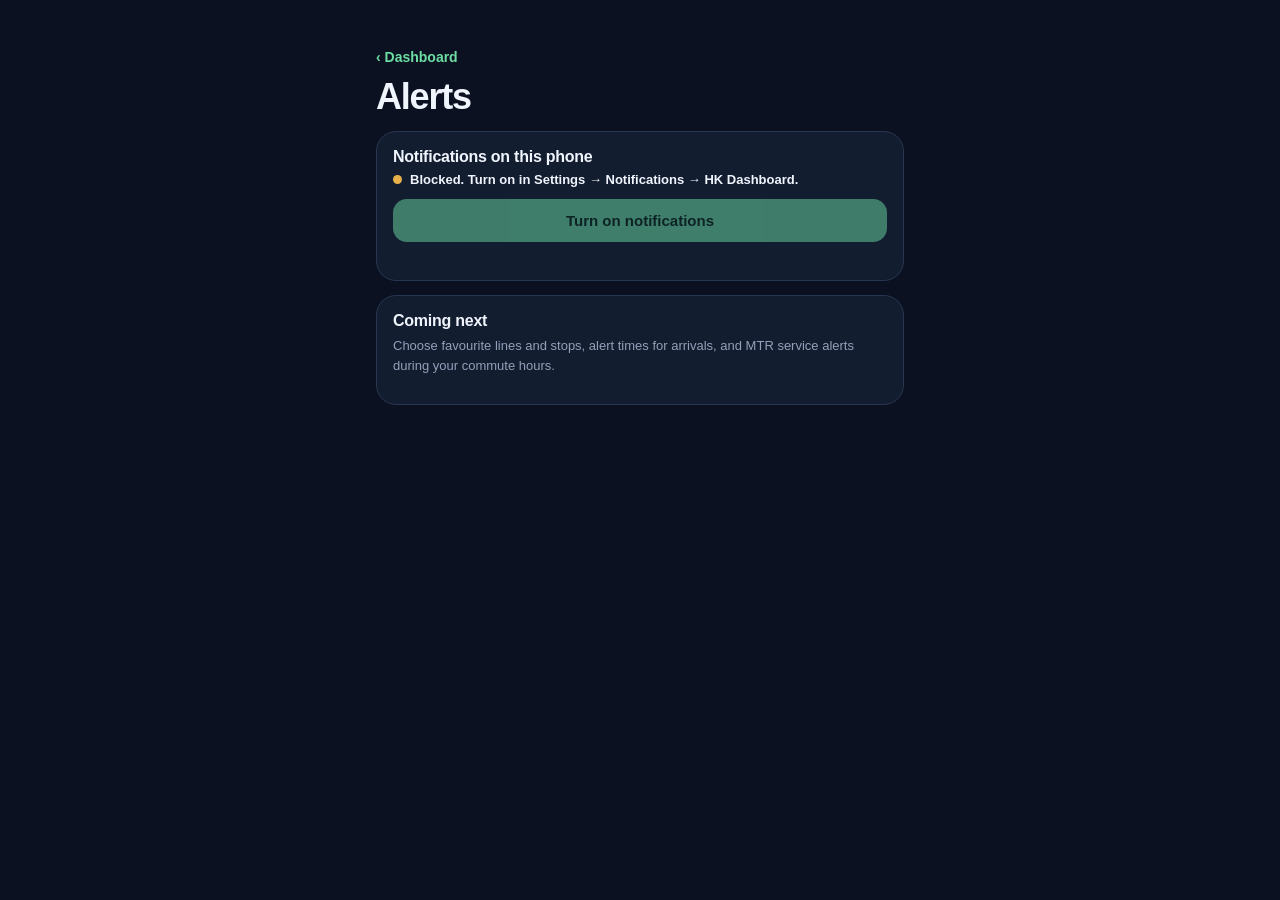
==== alerts/index.html @ b9f35e08 "Add push notifications, step 1: subscribe and test push - wrangler.jsonc + worker/: keep serving the" ====
<!doctype html>
<html lang="en">
<head>
<meta charset="utf-8"><meta name="viewport" content="width=device-width, initial-scale=1, viewport-fit=cover">
<meta name="theme-color" content="#0b1120"><meta name="apple-mobile-web-app-capable" content="yes"><meta name="apple-mobile-web-app-title" content="HK Dashboard">
<link rel="apple-touch-icon" href="../icons/apple-touch-icon.png"><link rel="icon" type="image/png" href="../icons/icon-192.png">
<link rel="manifest" href="../manifest.webmanifest?v=2.0.0">
<link rel="stylesheet" href="../home.css?v=2.1.2">
<title>Alerts · Smart Dashboard</title>
<script>
// Same release check as the other pages: reload when the ?v= numbers change.
(()=>{const marks=doc=>[...doc.querySelectorAll('link[href*="?v="],script[src*="?v="]')].map(e=>e.getAttribute('href')||e.getAttribute('src')).join();
 async function check(){try{const r=await fetch(location.pathname,{cache:'no-store'});if(!r.ok)return;const fresh=new DOMParser().parseFromString(await r.text(),'text/html'),theirs=marks(fresh);
  if(!theirs||theirs===marks(document))return;const key='reloaded:'+location.pathname+theirs;if(sessionStorage.getItem(key))return;sessionStorage.setItem(key,'1');
  location.replace(location.pathname+'?v='+encodeURIComponent(theirs.match(/\?v=([\w.-]+)/)[1]));}catch{}}
 addEventListener('DOMContentLoaded',check);document.addEventListener('visibilitychange',()=>{if(document.visibilityState==='visible')check();});})();
</script>
<style>
 .back{display:inline-block;color:var(--mint);text-decoration:none;font-size:14px;font-weight:700;margin-bottom:12px}
 .card{background:var(--panel);border:1px solid var(--line);border-radius:20px;padding:16px;margin-top:14px}
 .card h2{font-size:16px;margin:0 0 6px;letter-spacing:-.25px}
 .card p{color:var(--muted);font-size:13px;line-height:1.55;margin:0 0 12px}
 .status{display:flex;align-items:center;gap:8px;font-size:13px;font-weight:650;margin-bottom:12px}
 .dot{width:9px;height:9px;border-radius:50%;background:var(--muted);flex-shrink:0}
 .status.on .dot{background:var(--mint)} .status.warn .dot{background:#e8b04b}
 .btn{display:block;width:100%;border:0;border-radius:14px;padding:13px;font-size:15px;font-weight:750;background:var(--mint);color:#06281a}
 .btn.ghost{background:#1a2940;color:var(--fg);margin-top:8px}
 .btn:disabled{opacity:.5}
 .msg{font-size:12.5px;color:var(--muted);margin-top:10px;min-height:1em;line-height:1.5}
 .keys textarea{width:100%;box-sizing:border-box;background:var(--panel2);color:var(--fg);border:1px solid var(--line);border-radius:10px;font:12px ui-monospace,Menlo,monospace;padding:8px;margin:4px 0 10px;resize:none}
 .keys label{font-size:12px;font-weight:700;color:var(--muted)}
 .hidden{display:none}
</style>
</head>
<body>
<main class="shell">
 <a class="back" href="../" id="back">‹ Dashboard</a>
 <h1 id="title" style="margin:0">Alerts</h1>

 <section class="card hidden" id="installCard">
  <h2 id="installTitle">Add to Home Screen first</h2>
  <p id="installDesc">iPhone only allows notifications for apps on the Home Screen. In Safari, tap Share → Add to Home Screen, then open HK Dashboard from that icon and come back here.</p>
 </section>

 <section class="card" id="pushCard">
  <h2 id="pushTitle">Notifications on this phone</h2>
  <div class="status" id="status"><span class="dot"></span><span id="statusText">Checking…</span></div>
  <button class="btn" id="enableBtn" type="button">Turn on notifications</button>
  <button class="btn ghost hidden" id="testBtn" type="button">Send a test notification</button>
  <div class="msg" id="msg"></div>
 </section>

 <section class="card">
  <h2 id="soonTitle">Coming next</h2>
  <p id="soonDesc">Choose favourite lines and stops, alert times for arrivals, and MTR service alerts during your commute hours.</p>
 </section>

 <section class="card keys hidden" id="keysCard">
  <h2 id="keysTitle">Set up (owner only)</h2>
  <p id="keysDesc">The server has no notification keys yet. Generate a pair here, then in Cloudflare open Workers &amp; Pages → smart-dashboard → Settings → Variables and Secrets and add both as secrets with these exact names. Keep the private key secret.</p>
  <button class="btn ghost" id="genBtn" type="button">Generate keys</button>
  <div id="keyOut" class="hidden" style="margin-top:12px">
   <label>VAPID_PUBLIC_KEY</label><textarea id="pubOut" rows="3" readonly></textarea>
   <label>VAPID_PRIVATE_KEY</label><textarea id="privOut" rows="2" readonly></textarea>
  </div>
 </section>
</main>
<script src="alerts.js?v=1.0.0" defer></script>
</body>
</html>
---- home.css ----
:root{color-scheme:dark;--bg:#0b1120;--panel:#131d30;--panel2:#0f1728;--line:#293650;--fg:#f0f4fc;--muted:#93a0b9;--mint:#6cdea4}
*{box-sizing:border-box}
html{background:var(--bg)}
body{margin:0;min-height:100dvh;background:var(--bg);color:var(--fg);font-family:-apple-system,BlinkMacSystemFont,"SF Pro Display","PingFang TC",Segoe UI,sans-serif;-webkit-font-smoothing:antialiased}
button{font:inherit;color:inherit;cursor:pointer}
.hidden{display:none!important}
.shell{width:min(100%,560px);margin:auto;padding:max(18px,env(safe-area-inset-top)) 16px calc(24px + env(safe-area-inset-bottom))}
.top{display:flex;align-items:flex-start;justify-content:space-between;gap:12px;margin-bottom:14px}
.eyebrow{color:var(--muted);font-size:11px;letter-spacing:1.4px;font-weight:700;margin-bottom:5px}
h1{font-size:28px;letter-spacing:-1.2px;margin:0;line-height:1.1;font-weight:780}
.lang{display:flex;border:1px solid var(--line);border-radius:13px;overflow:hidden;flex-shrink:0}
.lang button{border:0;background:var(--panel);color:var(--muted);font-size:12px;font-weight:700;padding:8px 11px}
.lang button.on{background:#152d30;color:var(--mint)}

.tiles{display:grid;grid-template-columns:repeat(4,1fr);gap:9px}
.tile{display:flex;flex-direction:column;align-items:center;gap:7px;padding:12px 4px 10px;border:1px solid var(--line);background:var(--panel);border-radius:20px;color:var(--fg);text-decoration:none;transition:transform .12s}
.tile:active{transform:scale(.96)}
.icon{width:48px;height:48px;border-radius:15px;display:grid;place-items:center}
.icon svg{width:28px;height:28px;fill:none;stroke:currentColor;stroke-width:1.9;stroke-linecap:round;stroke-linejoin:round}
.name{font-size:13px;font-weight:750;letter-spacing:-.2px}
.bus .icon,.row .ic.bus,.tr-group .ic.bus{background:#183d34;color:var(--mint)}
.mtr .icon,.row .ic.mtr,.tr-group .ic.mtr{background:#3a1f26;color:#ff8f8f}
.tram .icon,.row .ic.tram,.tr-group .ic.tram{background:#1d3a24;color:#8fe39c}
.ferry .icon,.row .ic.ferry,.tr-group .ic.ferry{background:#172f45;color:#8cc8ff}

.block{margin-top:16px}
.block-head{display:flex;align-items:center;justify-content:space-between;gap:10px;margin:0 2px 8px}
.block-head h2{font-size:16px;font-weight:750;letter-spacing:-.25px;margin:0}
.hint{color:var(--muted);font-size:11px}
.locate{display:inline-flex;align-items:center;gap:6px;border:1px solid #33415e;background:#1a2940;border-radius:11px;padding:5px 10px;font-size:12px;font-weight:700}
.locate svg{width:15px;height:15px;fill:none;stroke:var(--mint);stroke-width:2;stroke-linecap:round}
.list{background:var(--panel);border:1px solid var(--line);border-radius:20px;padding:2px 12px}
.row{display:flex;align-items:center;gap:11px;padding:9px 0;border-bottom:1px solid #223049;color:var(--fg);text-decoration:none;width:100%;background:none;border-left:0;border-right:0;border-top:0;text-align:left}
.row:last-child{border-bottom:0}
.row .ic{width:34px;height:34px;border-radius:11px;display:grid;place-items:center;flex-shrink:0}
.row .ic svg{width:20px;height:20px;fill:none;stroke:currentColor;stroke-width:2;stroke-linecap:round;stroke-linejoin:round}
.row .txt{flex:1;min-width:0}
.row strong{display:block;font-size:13.5px;font-weight:720;white-space:nowrap;overflow:hidden;text-overflow:ellipsis}
.row small{display:block;color:var(--muted);font-size:11.5px;margin-top:2px;white-space:nowrap;overflow:hidden;text-overflow:ellipsis}
.row .when{text-align:right;flex-shrink:0;font-size:17px;font-weight:800;color:var(--mint);white-space:nowrap}
.row .when small{color:var(--muted);font-size:10.5px;font-weight:600;margin-top:1px}
.row.muted .when{color:var(--muted);font-size:13px;font-weight:650}
.empty{color:var(--muted);font-size:12px;line-height:1.5;padding:11px 2px}
.foot{color:var(--muted);font-size:11px;line-height:1.55;margin-top:16px;text-align:center}
@media(min-width:650px){.shell{padding-top:48px}h1{font-size:36px}}
@media(max-width:350px){.tiles{gap:6px}.icon{width:42px;height:42px}.name{font-size:12px}}
.weather{margin:-2px 0 12px;min-height:40px}
.traffic:empty{display:none}
.traffic{margin:-4px 0 12px}
.traffic-card{display:flex;align-items:center;gap:9px;width:100%;text-align:left;background:var(--panel);border:1px solid var(--line);border-radius:16px;padding:9px 13px;color:var(--fg)}
.traffic-card:active{transform:scale(.98)}
.traffic-card.quiet{color:var(--muted);font-size:12px}
.tr-ic{font-size:16px;line-height:1;flex-shrink:0}
.tr-sum{flex:1;min-width:0}
.tr-sum b{display:block;font-size:13.5px;font-weight:720}
.tr-sum small{display:block;color:var(--muted);font-size:11.5px;margin-top:2px;white-space:nowrap;overflow:hidden;text-overflow:ellipsis}
.tr-chev{color:var(--mint);font-size:18px;font-weight:700}
.tr-n{display:inline-block;min-width:18px;padding:1px 6px;margin-left:4px;border-radius:99px;background:#3a2c12;border:1px solid #8a6a24;color:#ffd98c;font-size:11px;font-weight:800;text-align:center;vertical-align:1px}
.tr-shade{position:fixed;inset:0;z-index:49;background:rgba(2,8,16,.45)}
.tr-panel{position:fixed;z-index:50;left:50%;transform:translateX(-50%);top:calc(env(safe-area-inset-top) + 64px);width:min(92vw,420px);max-height:calc(100dvh - env(safe-area-inset-top) - 96px);display:flex;flex-direction:column;background:var(--panel);border:1px solid #33415e;border-radius:20px;color:var(--fg);box-shadow:0 18px 50px rgba(0,0,0,.55)}
.tr-top{display:flex;align-items:center;justify-content:space-between;padding:12px 14px 8px;font-size:15px}
.tr-close{border:0;background:#1a2940;border-radius:10px;width:30px;height:30px;color:var(--muted);font-size:14px}
.tr-body{overflow-y:auto;padding:0 14px;-webkit-overflow-scrolling:touch}
.tr-group h3{display:flex;align-items:center;gap:8px;margin:8px 0 2px;font-size:13px;font-weight:750}
.tr-group h3 .ic{width:24px;height:24px;border-radius:8px;display:grid;place-items:center}
.tr-group h3 .ic svg{width:15px;height:15px;fill:none;stroke:currentColor;stroke-width:2.2;stroke-linecap:round;stroke-linejoin:round}
.tr-group h3 .ic.road{background:#2a2f3a;color:#c9d2e3}
.tr-count{margin-left:auto;color:var(--muted);font-size:11px;font-weight:700}
.tr-item{border-top:1px solid #223049;padding:9px 0}
.tr-group h3+.tr-item{border-top:0}
.tr-head{display:flex;justify-content:space-between;gap:10px;font-size:12.5px}
.tr-head time{color:var(--muted);font-size:11px;flex-shrink:0}
.tr-where{color:#ffd98c;font-size:11.5px;margin-top:2px}
.tr-item p{margin:5px 0 0;color:#c9d2e3;font-size:12px;line-height:1.5;white-space:pre-line}
.tr-src{border-top:1px solid #223049;color:var(--muted);font-size:10.5px;padding:8px 14px 11px}
.alerts-link{display:block;margin-top:16px;padding:12px;text-align:center;background:var(--panel);border:1px solid var(--line);border-radius:16px;color:var(--fg);text-decoration:none;font-size:14px;font-weight:700}
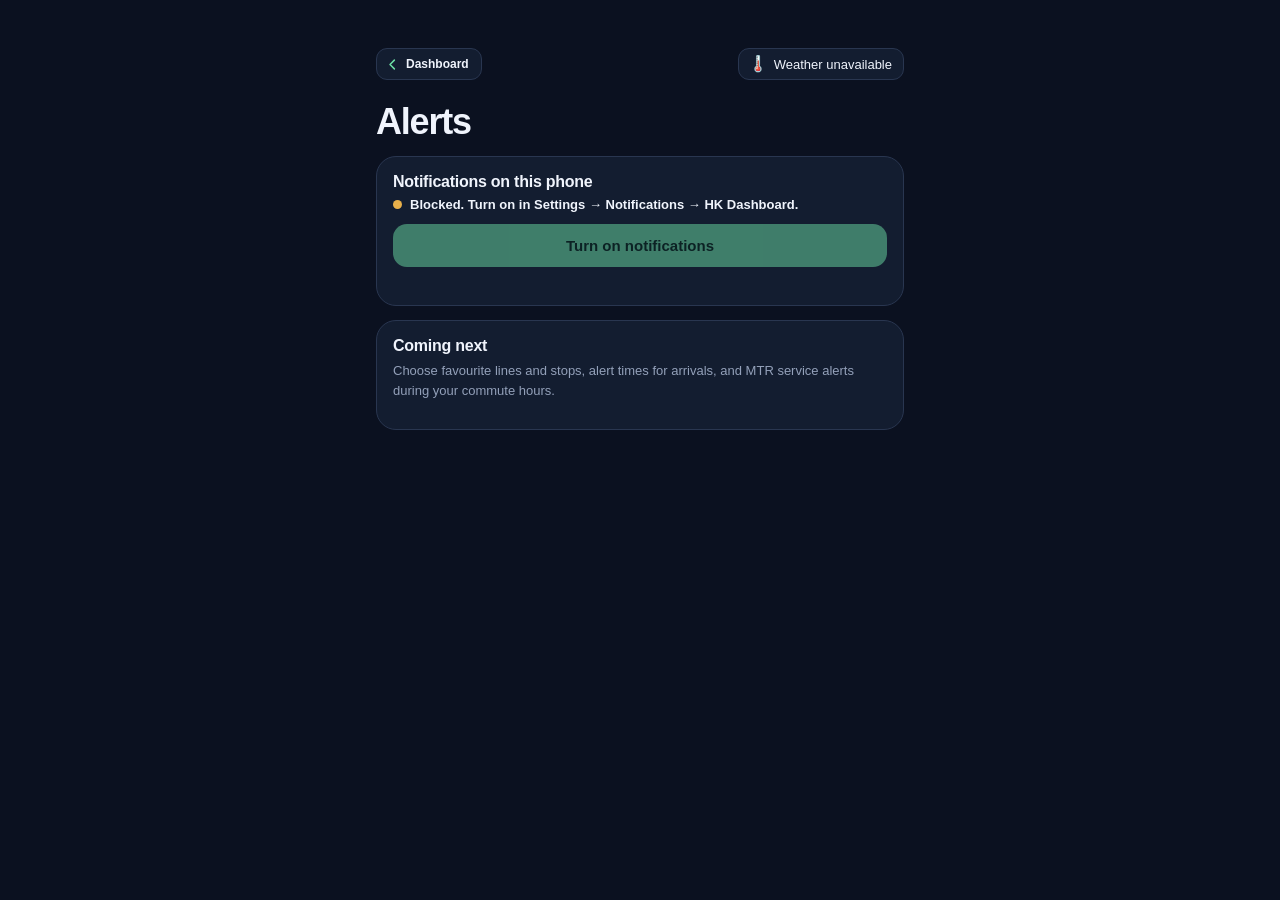
==== commit b1838da1: "Home Screen app: start pages below the status bar, route sheet above the pinned bar, Alerts header l" ====
--- a/alerts/index.html
+++ b/alerts/index.html
@@ -5,7 +5,7 @@
 <meta name="theme-color" content="#0b1120"><meta name="apple-mobile-web-app-capable" content="yes"><meta name="apple-mobile-web-app-title" content="HK Dashboard">
 <link rel="apple-touch-icon" href="../icons/apple-touch-icon.png"><link rel="icon" type="image/png" href="../icons/icon-192.png">
 <link rel="manifest" href="../manifest.webmanifest?v=2.0.0">
-<link rel="stylesheet" href="../home.css?v=2.1.2">
+<link rel="stylesheet" href="../home.css?v=2.1.3">
 <title>Alerts · Smart Dashboard</title>
 <script>
 // Same release check as the other pages: reload when the ?v= numbers change.
@@ -16,7 +16,8 @@
  addEventListener('DOMContentLoaded',check);document.addEventListener('visibilitychange',()=>{if(document.visibilityState==='visible')check();});})();
 </script>
 <style>
- .back{display:inline-block;color:var(--mint);text-decoration:none;font-size:14px;font-weight:700;margin-bottom:12px}
+ .home-link{display:inline-flex;align-items:center;gap:6px;height:32px;padding:0 12px 0 8px;border:1px solid var(--line);background:var(--panel);color:var(--fg);border-radius:11px;font-size:12px;font-weight:700;text-decoration:none;margin:0 0 14px}
+ .home-link svg{width:15px;height:15px;fill:none;stroke:var(--mint);stroke-width:2.4;stroke-linecap:round;stroke-linejoin:round}
  .card{background:var(--panel);border:1px solid var(--line);border-radius:20px;padding:16px;margin-top:14px}
  .card h2{font-size:16px;margin:0 0 6px;letter-spacing:-.25px}
  .card p{color:var(--muted);font-size:13px;line-height:1.55;margin:0 0 12px}
@@ -34,7 +35,7 @@
 </head>
 <body>
 <main class="shell">
- <a class="back" href="../" id="back">‹ Dashboard</a>
+ <a class="home-link" href="../"><svg viewBox="0 0 24 24" aria-hidden="true"><path d="M15 5l-7 7 7 7"/></svg><span id="back">Dashboard</span></a>
  <h1 id="title" style="margin:0">Alerts</h1>
 
  <section class="card hidden" id="installCard">
@@ -65,6 +66,7 @@
   </div>
  </section>
 </main>
-<script src="alerts.js?v=1.0.0" defer></script>
+<script src="../shared/weather.js?v=1.2.5" defer></script>
+<script src="alerts.js?v=1.0.1" defer></script>
 </body>
 </html>
--- a/home.css
+++ b/home.css
@@ -74,3 +74,6 @@
 .tr-item p{margin:5px 0 0;color:#c9d2e3;font-size:12px;line-height:1.5;white-space:pre-line}
 .tr-src{border-top:1px solid #223049;color:var(--muted);font-size:10.5px;padding:8px 14px 11px}
 .alerts-link{display:block;margin-top:16px;padding:12px;text-align:center;background:var(--panel);border:1px solid var(--line);border-radius:16px;color:var(--fg);text-decoration:none;font-size:14px;font-weight:700}
+
+/* Home Screen app: the page runs under the status bar, so start content below it. */
+@media (display-mode: standalone){.shell{padding-top:calc(env(safe-area-inset-top) + 14px)!important}}
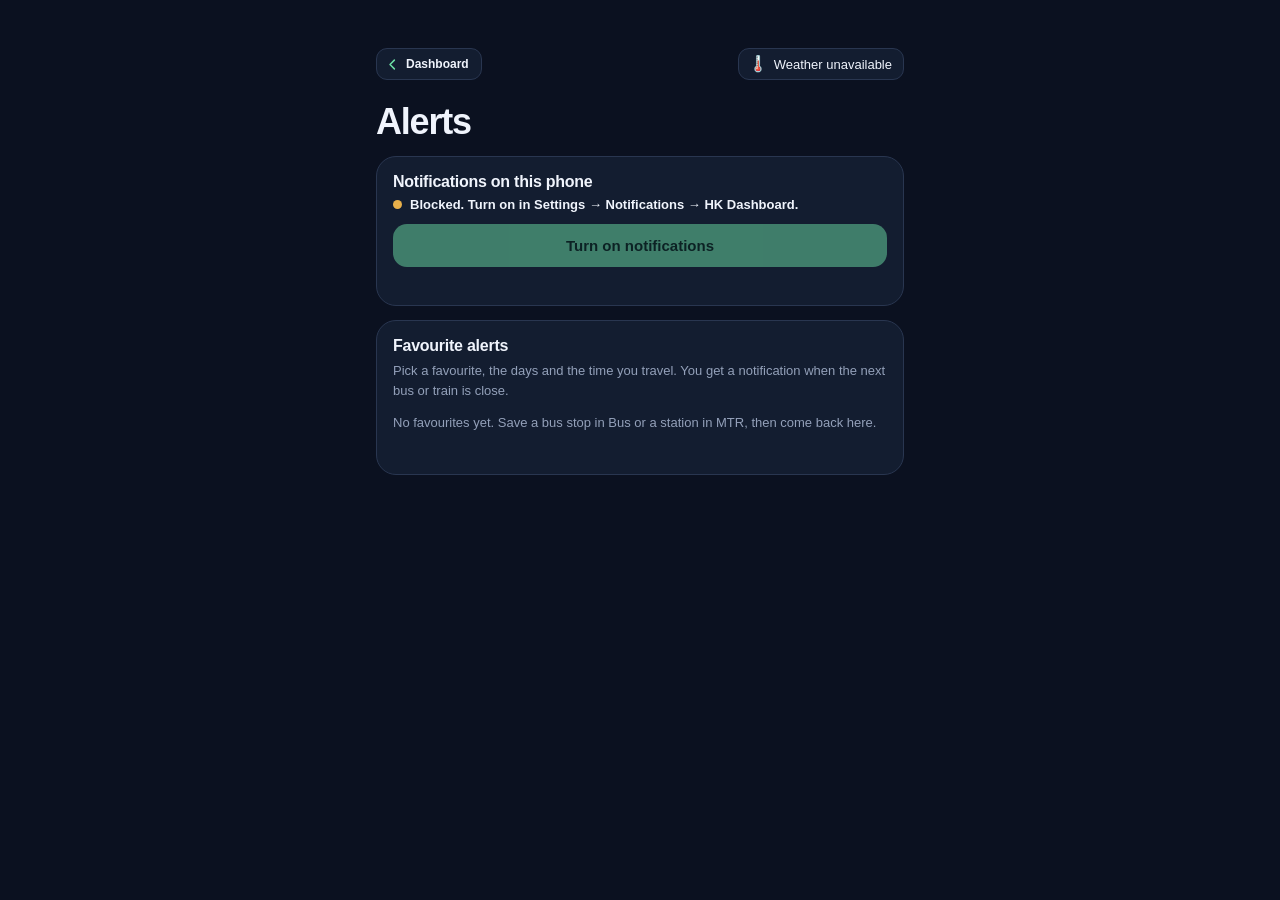
==== commit 1ca6fe07: "Favourite alerts: pick days, time and lead for each favourite; Worker checks live times every minute" ====
--- a/alerts/index.html
+++ b/alerts/index.html
@@ -31,6 +31,30 @@
  .keys textarea{width:100%;box-sizing:border-box;background:var(--panel2);color:var(--fg);border:1px solid var(--line);border-radius:10px;font:12px ui-monospace,Menlo,monospace;padding:8px;margin:4px 0 10px;resize:none}
  .keys label{font-size:12px;font-weight:700;color:var(--muted)}
  .hidden{display:none}
+ .fa{border-top:1px solid var(--line);padding:12px 0}
+ .fa:first-child{border-top:0;padding-top:4px}
+ .fa-head{display:flex;align-items:center;gap:12px}
+ .fa-head div{flex:1;min-width:0}
+ .fa-head strong{display:block;font-size:14.5px;white-space:nowrap;overflow:hidden;text-overflow:ellipsis}
+ .fa-head small{display:block;color:var(--muted);font-size:12px;margin-top:2px;white-space:nowrap;overflow:hidden;text-overflow:ellipsis}
+ .fa-ic{width:34px;height:34px;border-radius:10px;display:grid;place-items:center;font-size:17px;background:#173326;flex:none}
+ .fa-ic.mtr{background:#3a1d22}
+ .switch{position:relative;width:46px;height:28px;flex:none}
+ .switch input{position:absolute;inset:0;opacity:0;margin:0;cursor:pointer;z-index:1}
+ .switch span{position:absolute;inset:0;border-radius:99px;background:#2a3852;transition:background .15s}
+ .switch span:after{content:'';position:absolute;top:3px;left:3px;width:22px;height:22px;border-radius:50%;background:#dfe6f2;transition:transform .15s}
+ .switch input:checked+span{background:var(--mint)}
+ .switch input:checked+span:after{transform:translateX(18px)}
+ .switch input:disabled+span{opacity:.4}
+ .fa-set{margin:12px 0 2px 46px;display:grid;gap:10px}
+ .days{display:flex;gap:5px}
+ .days button{flex:1;height:32px;border-radius:9px;border:1px solid var(--line);background:var(--panel2);color:var(--muted);font-size:12px;font-weight:700;padding:0}
+ .days button.on{background:#173326;border-color:#3d8b66;color:var(--mint)}
+ .fa-row{display:flex;align-items:center;gap:8px;font-size:12.5px;color:var(--muted);font-weight:650}
+ .fa-row input,.fa-row select{background:var(--panel2);color:var(--fg);border:1px solid var(--line);border-radius:9px;height:34px;padding:0 8px;font:inherit;font-size:13.5px;font-weight:650;color-scheme:dark}
+ .fa-row input{width:112px}
+ .fa-row select{flex:1;min-width:0}
+ .fa-empty{color:var(--muted);font-size:13px;line-height:1.5}
 </style>
 </head>
 <body>
@@ -51,9 +75,11 @@
   <div class="msg" id="msg"></div>
  </section>
 
- <section class="card">
-  <h2 id="soonTitle">Coming next</h2>
-  <p id="soonDesc">Choose favourite lines and stops, alert times for arrivals, and MTR service alerts during your commute hours.</p>
+ <section class="card" id="favCard">
+  <h2 id="favTitle">Favourite alerts</h2>
+  <p id="favDesc">Pick a favourite, the days and the time you travel. You get a notification when the next bus or train is close.</p>
+  <div id="favList"></div>
+  <div class="msg" id="favMsg"></div>
  </section>
 
  <section class="card keys hidden" id="keysCard">
@@ -67,6 +93,6 @@
  </section>
 </main>
 <script src="../shared/weather.js?v=1.2.5" defer></script>
-<script src="alerts.js?v=1.0.1" defer></script>
+<script src="alerts.js?v=1.1.0" defer></script>
 </body>
 </html>
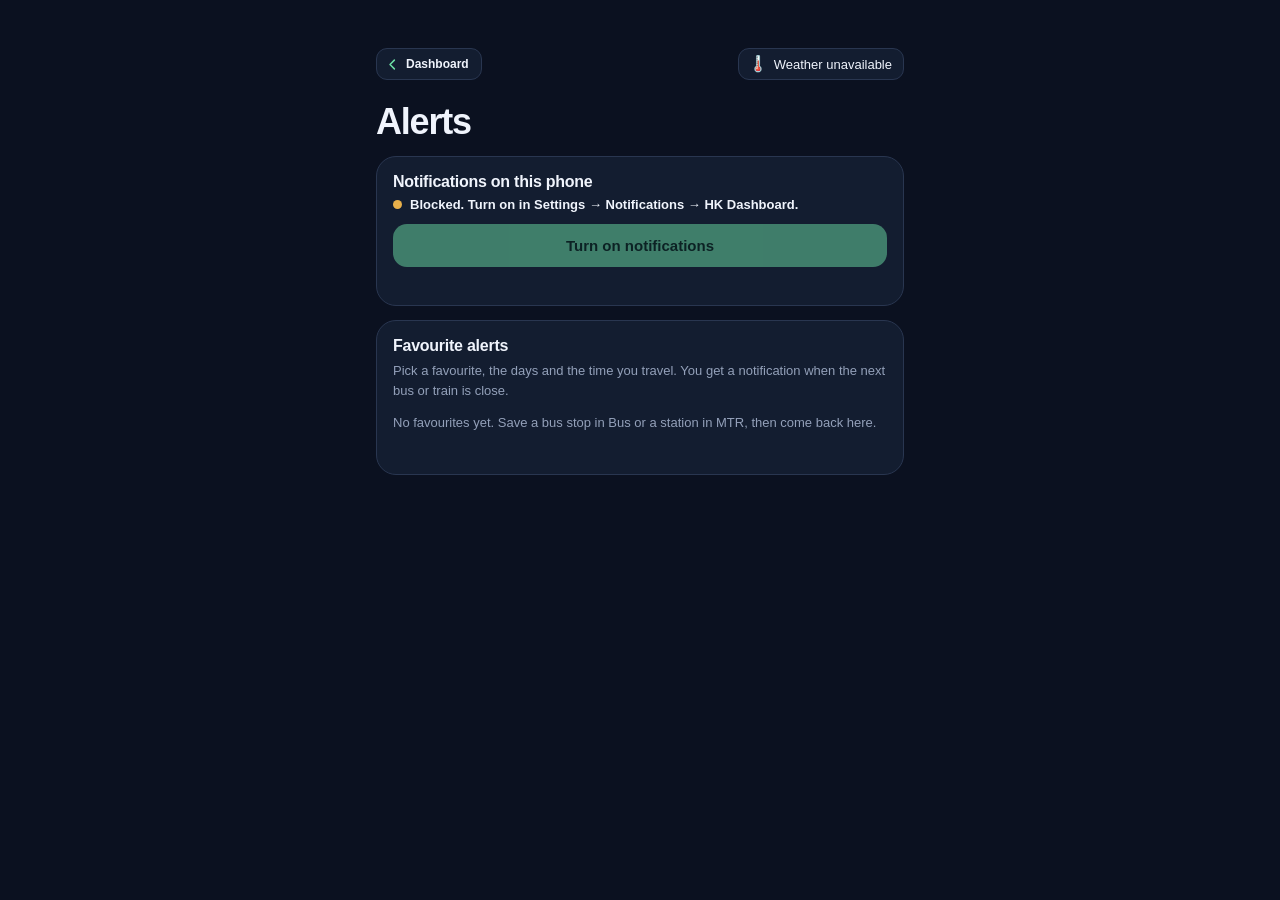
==== commit f5cfa52d: "Alerts: keep the time picker open while choosing a time Co-Authored-By: Claude Opus 5.5 <noreply@ant" ====
--- a/alerts/index.html
+++ b/alerts/index.html
@@ -93,6 +93,6 @@
  </section>
 </main>
 <script src="../shared/weather.js?v=1.2.5" defer></script>
-<script src="alerts.js?v=1.1.0" defer></script>
+<script src="alerts.js?v=1.1.1" defer></script>
 </body>
 </html>
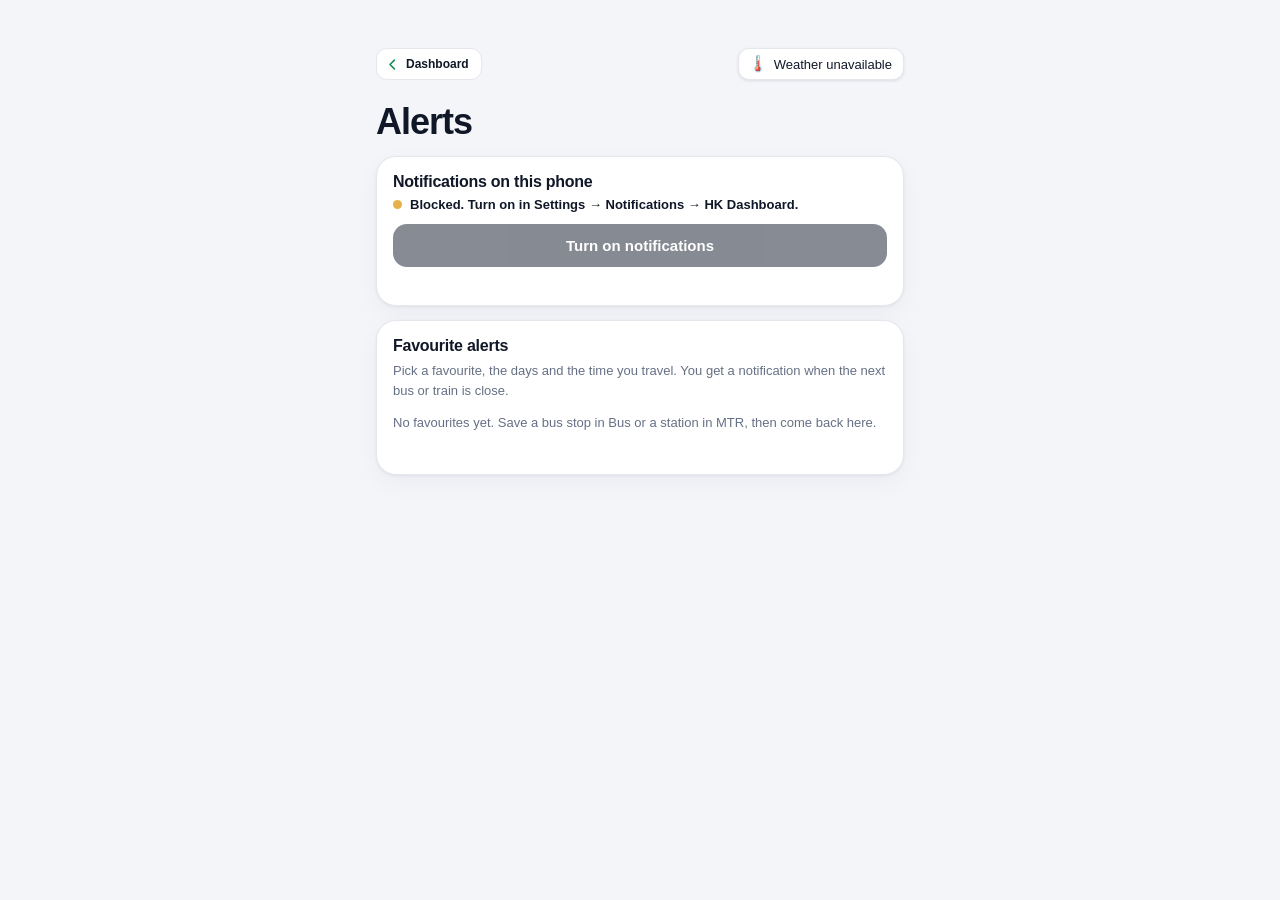
==== commit 156b8032: "Light & clean menu: Your trip card, glance cards for top favourites, light theme that follows the ph" ====
--- a/alerts/index.html
+++ b/alerts/index.html
@@ -2,10 +2,10 @@
 <html lang="en">
 <head>
 <meta charset="utf-8"><meta name="viewport" content="width=device-width, initial-scale=1, viewport-fit=cover">
-<meta name="theme-color" content="#0b1120"><meta name="apple-mobile-web-app-capable" content="yes"><meta name="apple-mobile-web-app-title" content="HK Dashboard">
+<meta name="theme-color" content="#f3f5f9" media="(prefers-color-scheme: light)"><meta name="theme-color" content="#0b1120" media="(prefers-color-scheme: dark)"><meta name="apple-mobile-web-app-capable" content="yes"><meta name="apple-mobile-web-app-title" content="HK Dashboard">
 <link rel="apple-touch-icon" href="../icons/apple-touch-icon.png"><link rel="icon" type="image/png" href="../icons/icon-192.png">
 <link rel="manifest" href="../manifest.webmanifest?v=2.0.0">
-<link rel="stylesheet" href="../home.css?v=2.1.3">
+<link rel="stylesheet" href="../home.css?v=3.0.0">
 <title>Alerts · Smart Dashboard</title>
 <script>
 // Same release check as the other pages: reload when the ?v= numbers change.
@@ -24,8 +24,8 @@
  .status{display:flex;align-items:center;gap:8px;font-size:13px;font-weight:650;margin-bottom:12px}
  .dot{width:9px;height:9px;border-radius:50%;background:var(--muted);flex-shrink:0}
  .status.on .dot{background:var(--mint)} .status.warn .dot{background:#e8b04b}
- .btn{display:block;width:100%;border:0;border-radius:14px;padding:13px;font-size:15px;font-weight:750;background:var(--mint);color:#06281a}
- .btn.ghost{background:#1a2940;color:var(--fg);margin-top:8px}
+ .btn{display:block;width:100%;border:0;border-radius:14px;padding:13px;font-size:15px;font-weight:750;background:var(--ink);color:var(--ink-fg)}
+ .btn.ghost{background:var(--panel2);color:var(--fg);margin-top:8px}
  .btn:disabled{opacity:.5}
  .msg{font-size:12.5px;color:var(--muted);margin-top:10px;min-height:1em;line-height:1.5}
  .keys textarea{width:100%;box-sizing:border-box;background:var(--panel2);color:var(--fg);border:1px solid var(--line);border-radius:10px;font:12px ui-monospace,Menlo,monospace;padding:8px;margin:4px 0 10px;resize:none}
@@ -37,19 +37,20 @@
  .fa-head div{flex:1;min-width:0}
  .fa-head strong{display:block;font-size:14.5px;white-space:nowrap;overflow:hidden;text-overflow:ellipsis}
  .fa-head small{display:block;color:var(--muted);font-size:12px;margin-top:2px;white-space:nowrap;overflow:hidden;text-overflow:ellipsis}
- .fa-ic{width:34px;height:34px;border-radius:10px;display:grid;place-items:center;font-size:17px;background:#173326;flex:none}
- .fa-ic.mtr{background:#3a1d22}
+ .fa-ic{width:34px;height:34px;border-radius:10px;display:grid;place-items:center;font-size:17px;background:#e6f6ee;flex:none}
+ .fa-ic.mtr{background:#fdecec}
+ @media(prefers-color-scheme:dark){.fa-ic{background:#173326}.fa-ic.mtr{background:#3a1d22}}
  .switch{position:relative;width:46px;height:28px;flex:none}
  .switch input{position:absolute;inset:0;opacity:0;margin:0;cursor:pointer;z-index:1}
- .switch span{position:absolute;inset:0;border-radius:99px;background:#2a3852;transition:background .15s}
- .switch span:after{content:'';position:absolute;top:3px;left:3px;width:22px;height:22px;border-radius:50%;background:#dfe6f2;transition:transform .15s}
+ .switch span{position:absolute;inset:0;border-radius:99px;background:var(--line);transition:background .15s}
+ .switch span:after{content:'';position:absolute;top:3px;left:3px;width:22px;height:22px;border-radius:50%;background:#fff;box-shadow:0 1px 3px #0003;transition:transform .15s}
  .switch input:checked+span{background:var(--mint)}
  .switch input:checked+span:after{transform:translateX(18px)}
  .switch input:disabled+span{opacity:.4}
  .fa-set{margin:12px 0 2px 46px;display:grid;gap:10px}
  .days{display:flex;gap:5px}
  .days button{flex:1;height:32px;border-radius:9px;border:1px solid var(--line);background:var(--panel2);color:var(--muted);font-size:12px;font-weight:700;padding:0}
- .days button.on{background:#173326;border-color:#3d8b66;color:var(--mint)}
+ .days button.on{background:var(--ink);border-color:var(--ink);color:var(--ink-fg)}
  .fa-row{display:flex;align-items:center;gap:8px;font-size:12.5px;color:var(--muted);font-weight:650}
  .fa-row input,.fa-row select{background:var(--panel2);color:var(--fg);border:1px solid var(--line);border-radius:9px;height:34px;padding:0 8px;font:inherit;font-size:13.5px;font-weight:650;color-scheme:dark}
  .fa-row input{width:112px}
@@ -92,7 +93,7 @@
   </div>
  </section>
 </main>
-<script src="../shared/weather.js?v=1.2.5" defer></script>
-<script src="alerts.js?v=1.1.1" defer></script>
+<script src="../shared/weather.js?v=1.2.6" defer></script>
+<script src="alerts.js?v=1.1.0" defer></script>
 </body>
 </html>
--- a/home.css
+++ b/home.css
@@ -1,79 +1,136 @@
-:root{color-scheme:dark;--bg:#0b1120;--panel:#131d30;--panel2:#0f1728;--line:#293650;--fg:#f0f4fc;--muted:#93a0b9;--mint:#6cdea4}
+/* Light & clean, and dark when the phone is in dark mode. */
+:root{color-scheme:light dark;--bg:#f3f5f9;--panel:#fff;--panel2:#f2f4f7;--line:#e4e7ec;--sep:#eef0f4;--fg:#101828;--muted:#667085;--mint:#0f8a52;--ink:#101828;--ink-fg:#fff;
+ --shadow:0 1px 3px #1018280f,0 8px 24px #1018280a;--warn-bg:#fff7ea;--warn-line:#f8dfb3;--warn-fg:#7a4b00;
+ --wx-page:#f3f5f9;--wx-bg:#fff;--wx-line:#e4e7ec;--wx-fg:#101828;--wx-muted:#667085;--wx-accent:#0f8a52;--wx-sub:#f2f4f7;--wx-shadow:0 18px 50px rgba(16,24,40,.18);--wx-pill-shadow:0 1px 3px #1018281a;--wx-warn-bg:#fff7ea;--wx-warn-line:#f8dfb3;--wx-warn-fg:#7a4b00}
+@media(prefers-color-scheme:dark){:root{--bg:#0b1120;--panel:#131d30;--panel2:#1a2940;--line:#293650;--sep:#223049;--fg:#f0f4fc;--muted:#93a0b9;--mint:#6cdea4;--ink:#6cdea4;--ink-fg:#06281a;
+ --shadow:none;--warn-bg:#2a1d0f;--warn-line:#5a3d16;--warn-fg:#ffd08a;
+ --wx-page:#0b1222;--wx-bg:#131d30;--wx-line:#293650;--wx-fg:#f0f4fc;--wx-muted:#93a0b9;--wx-accent:#6cdea4;--wx-sub:#0f1728;--wx-shadow:0 18px 50px rgba(0,0,0,.55);--wx-pill-shadow:none;--wx-warn-bg:#3a2c12;--wx-warn-line:#8a6a24;--wx-warn-fg:#ffd98c}}
 *{box-sizing:border-box}
 html{background:var(--bg)}
 body{margin:0;min-height:100dvh;background:var(--bg);color:var(--fg);font-family:-apple-system,BlinkMacSystemFont,"SF Pro Display","PingFang TC",Segoe UI,sans-serif;-webkit-font-smoothing:antialiased}
-button{font:inherit;color:inherit;cursor:pointer}
+button,select{font:inherit;color:inherit;cursor:pointer}
 .hidden{display:none!important}
 .shell{width:min(100%,560px);margin:auto;padding:max(18px,env(safe-area-inset-top)) 16px calc(24px + env(safe-area-inset-bottom))}
-.top{display:flex;align-items:flex-start;justify-content:space-between;gap:12px;margin-bottom:14px}
-.eyebrow{color:var(--muted);font-size:11px;letter-spacing:1.4px;font-weight:700;margin-bottom:5px}
-h1{font-size:28px;letter-spacing:-1.2px;margin:0;line-height:1.1;font-weight:780}
-.lang{display:flex;border:1px solid var(--line);border-radius:13px;overflow:hidden;flex-shrink:0}
-.lang button{border:0;background:var(--panel);color:var(--muted);font-size:12px;font-weight:700;padding:8px 11px}
-.lang button.on{background:#152d30;color:var(--mint)}
+.top{display:flex;align-items:flex-end;justify-content:space-between;gap:12px;margin:6px 2px 14px}
+.eyebrow{color:var(--muted);font-size:12.5px;font-weight:600;margin-bottom:3px}
+h1{font-size:30px;letter-spacing:-1px;margin:0;line-height:1.1;font-weight:800}
+.lang{display:flex;background:var(--panel);border-radius:12px;padding:3px;box-shadow:var(--shadow);border:1px solid var(--line);flex-shrink:0}
+.lang button{border:0;background:none;color:var(--muted);font-size:12px;font-weight:700;padding:6px 10px;border-radius:9px}
+.lang button.on{background:var(--ink);color:var(--ink-fg)}
+.card{background:var(--panel);border:1px solid var(--line);border-radius:24px;box-shadow:var(--shadow);padding:16px;margin-bottom:12px}
+@media(prefers-color-scheme:light){.card,.tile,.list,.lang{border-color:transparent}}
 
-.tiles{display:grid;grid-template-columns:repeat(4,1fr);gap:9px}
-.tile{display:flex;flex-direction:column;align-items:center;gap:7px;padding:12px 4px 10px;border:1px solid var(--line);background:var(--panel);border-radius:20px;color:var(--fg);text-decoration:none;transition:transform .12s}
-.tile:active{transform:scale(.96)}
-.icon{width:48px;height:48px;border-radius:15px;display:grid;place-items:center}
-.icon svg{width:28px;height:28px;fill:none;stroke:currentColor;stroke-width:1.9;stroke-linecap:round;stroke-linejoin:round}
-.name{font-size:13px;font-weight:750;letter-spacing:-.2px}
-.bus .icon,.row .ic.bus,.tr-group .ic.bus{background:#183d34;color:var(--mint)}
-.mtr .icon,.row .ic.mtr,.tr-group .ic.mtr{background:#3a1f26;color:#ff8f8f}
-.tram .icon,.row .ic.tram,.tr-group .ic.tram{background:#1d3a24;color:#8fe39c}
-.ferry .icon,.row .ic.ferry,.tr-group .ic.ferry{background:#172f45;color:#8cc8ff}
+/* Your trip */
+.trip-hd{display:flex;justify-content:space-between;align-items:center;gap:8px}
+.lbl{font-size:12px;font-weight:700;color:var(--muted);letter-spacing:.6px;text-transform:uppercase}
+.pills{display:flex;gap:6px}
+.pills button{border:0;font-size:12px;font-weight:700;padding:6px 11px;border-radius:10px;background:var(--panel2);color:var(--muted)}
+.pills button.on{background:var(--ink);color:var(--ink-fg)}
+.total{display:flex;align-items:baseline;gap:8px;margin:10px 0 2px}
+.total .n{font-size:50px;font-weight:800;letter-spacing:-2px;line-height:1}
+.total span{color:var(--muted);font-size:14px}
+.arr{color:var(--mint);font-weight:700;font-size:14px;min-height:18px}
+.bar{display:flex;height:7px;gap:3px;margin:14px 0 7px}.bar i{border-radius:4px;min-width:6px}
+.steps{display:flex;flex-wrap:wrap;gap:4px 12px;font-size:12px;color:var(--muted)}
+.steps span{display:inline-flex;align-items:center;gap:5px}.steps i{width:8px;height:8px;border-radius:50%;display:inline-block}
+.actions{margin-top:13px;display:flex;gap:8px}
+.actions a,.actions button{flex:1;text-align:center;padding:11px;border-radius:14px;font-weight:750;font-size:14px;text-decoration:none;border:0;background:var(--panel2);color:var(--fg)}
+.actions .primary{background:var(--ink);color:var(--ink-fg)}
+.trip-empty p{margin:8px 0 0;color:var(--muted);font-size:13.5px;line-height:1.45}
 
-.block{margin-top:16px}
+/* Glance cards */
+.glance{display:grid;grid-template-columns:1fr 1fr;gap:12px;margin-bottom:12px}
+.glance:empty{display:none}
+.gl{margin:0;padding:14px;display:block;color:var(--fg);text-decoration:none;min-width:0}
+.gl:active,.tile:active{transform:scale(.97)}
+.badge{display:inline-grid;place-items:center;min-width:42px;height:30px;border-radius:9px;font-weight:850;font-size:14px;color:#fff;padding:0 8px;flex-shrink:0;letter-spacing:-.2px}
+.gl .big{font-size:36px;font-weight:800;color:var(--mint);letter-spacing:-1px;line-height:1;margin-top:12px;min-height:36px}
+.gl .big small{font-size:14px;margin-left:2px;letter-spacing:0}
+.gl .big.none{font-size:15px;color:var(--muted);font-weight:650;letter-spacing:0;display:flex;align-items:flex-end}
+.gl .sub{font-size:12.5px;color:var(--muted);margin-top:6px;line-height:1.35;overflow:hidden;display:-webkit-box;-webkit-line-clamp:2;-webkit-box-orient:vertical}
+.gl .sub b{color:var(--fg)}
+.gl .then{font-size:12px;color:var(--muted);margin-top:5px;font-weight:600;min-height:15px}
+
+/* Weather and traffic */
+.weather{margin:0 0 12px;min-height:40px}
+.traffic:empty{display:none}
+.traffic{margin:0 0 12px}
+.traffic-card{display:flex;align-items:center;gap:10px;width:100%;text-align:left;background:var(--warn-bg);border:1px solid var(--warn-line);border-radius:18px;padding:11px 14px;color:var(--warn-fg)}
+.traffic-card:active{transform:scale(.98)}
+.traffic-card.quiet{background:none;border:0;padding:0 4px;color:var(--muted);font-size:12px;gap:6px}
+.tr-ic{font-size:16px;line-height:1;flex-shrink:0}
+.traffic-card.quiet .tr-ic{font-size:13px}
+.tr-sum{flex:1;min-width:0}
+.tr-sum b{display:block;font-size:13.5px;font-weight:750}
+.tr-sum small{display:block;font-size:12px;margin-top:2px;white-space:nowrap;overflow:hidden;text-overflow:ellipsis;opacity:.85}
+.tr-chev{font-size:18px;font-weight:700}
+.tr-n{display:inline-block;min-width:18px;padding:1px 6px;margin-left:4px;border-radius:99px;background:var(--warn-fg);color:var(--warn-bg);font-size:11px;font-weight:800;text-align:center;vertical-align:1px}
+
+/* App tiles */
+.tiles{display:grid;grid-template-columns:repeat(5,1fr);gap:8px;margin:4px 0 16px}
+.tile{display:flex;flex-direction:column;align-items:center;gap:6px;padding:11px 2px 9px;border:1px solid var(--line);background:var(--panel);border-radius:18px;color:var(--fg);text-decoration:none;box-shadow:var(--shadow);transition:transform .12s}
+.icon{width:42px;height:42px;border-radius:13px;display:grid;place-items:center}
+.icon svg{width:24px;height:24px;fill:none;stroke:currentColor;stroke-width:1.9;stroke-linecap:round;stroke-linejoin:round}
+.name{font-size:12px;font-weight:700;letter-spacing:-.2px;white-space:nowrap}
+.bus .icon,.row .ic.bus,.tr-group .ic.bus{background:#e6f6ee;color:#0f8a52}
+.mtr .icon,.row .ic.mtr,.tr-group .ic.mtr{background:#fdecec;color:#d92d20}
+.tram .icon,.row .ic.tram,.tr-group .ic.tram{background:#e9f7ec;color:#2e9145}
+.ferry .icon,.row .ic.ferry,.tr-group .ic.ferry{background:#e8f1fd;color:#1e6fd9}
+.alerts .icon{background:#f1edfd;color:#6941c6}
+@media(prefers-color-scheme:dark){
+ .bus .icon,.row .ic.bus,.tr-group .ic.bus{background:#183d34;color:#6cdea4}
+ .mtr .icon,.row .ic.mtr,.tr-group .ic.mtr{background:#3a1f26;color:#ff8f8f}
+ .tram .icon,.row .ic.tram,.tr-group .ic.tram{background:#1d3a24;color:#8fe39c}
+ .ferry .icon,.row .ic.ferry,.tr-group .ic.ferry{background:#172f45;color:#8cc8ff}
+ .alerts .icon{background:#2b2540;color:#c4b5fd}}
+
+/* Lists */
+.block{margin-top:4px;margin-bottom:14px}
 .block-head{display:flex;align-items:center;justify-content:space-between;gap:10px;margin:0 2px 8px}
-.block-head h2{font-size:16px;font-weight:750;letter-spacing:-.25px;margin:0}
-.hint{color:var(--muted);font-size:11px}
-.locate{display:inline-flex;align-items:center;gap:6px;border:1px solid #33415e;background:#1a2940;border-radius:11px;padding:5px 10px;font-size:12px;font-weight:700}
-.locate svg{width:15px;height:15px;fill:none;stroke:var(--mint);stroke-width:2;stroke-linecap:round}
-.list{background:var(--panel);border:1px solid var(--line);border-radius:20px;padding:2px 12px}
-.row{display:flex;align-items:center;gap:11px;padding:9px 0;border-bottom:1px solid #223049;color:var(--fg);text-decoration:none;width:100%;background:none;border-left:0;border-right:0;border-top:0;text-align:left}
+.block-head h2{font-size:17px;font-weight:780;letter-spacing:-.3px;margin:0}
+.hint{color:var(--muted);font-size:11.5px}
+.locate{display:inline-flex;align-items:center;gap:5px;border:0;background:none;color:var(--mint);padding:4px 2px;font-size:13px;font-weight:700}
+.locate svg{width:15px;height:15px;fill:none;stroke:currentColor;stroke-width:2;stroke-linecap:round}
+.list{background:var(--panel);border:1px solid var(--line);border-radius:22px;padding:2px 14px;box-shadow:var(--shadow)}
+.row{display:flex;align-items:center;gap:12px;padding:11px 0;border-bottom:1px solid var(--sep);color:var(--fg);text-decoration:none;width:100%;background:none;border-left:0;border-right:0;border-top:0;text-align:left}
 .row:last-child{border-bottom:0}
-.row .ic{width:34px;height:34px;border-radius:11px;display:grid;place-items:center;flex-shrink:0}
+.row .ic{width:36px;height:36px;border-radius:11px;display:grid;place-items:center;flex-shrink:0}
 .row .ic svg{width:20px;height:20px;fill:none;stroke:currentColor;stroke-width:2;stroke-linecap:round;stroke-linejoin:round}
 .row .txt{flex:1;min-width:0}
-.row strong{display:block;font-size:13.5px;font-weight:720;white-space:nowrap;overflow:hidden;text-overflow:ellipsis}
-.row small{display:block;color:var(--muted);font-size:11.5px;margin-top:2px;white-space:nowrap;overflow:hidden;text-overflow:ellipsis}
-.row .when{text-align:right;flex-shrink:0;font-size:17px;font-weight:800;color:var(--mint);white-space:nowrap}
+.row strong{display:block;font-size:14px;font-weight:720;white-space:nowrap;overflow:hidden;text-overflow:ellipsis}
+.row small{display:block;color:var(--muted);font-size:12px;margin-top:2px;white-space:nowrap;overflow:hidden;text-overflow:ellipsis}
+.row .when{text-align:right;flex-shrink:0;font-size:19px;font-weight:800;color:var(--mint);white-space:nowrap}
 .row .when small{color:var(--muted);font-size:10.5px;font-weight:600;margin-top:1px}
 .row.muted .when{color:var(--muted);font-size:13px;font-weight:650}
-.empty{color:var(--muted);font-size:12px;line-height:1.5;padding:11px 2px}
+.empty{color:var(--muted);font-size:12.5px;line-height:1.5;padding:12px 2px}
 .foot{color:var(--muted);font-size:11px;line-height:1.55;margin-top:16px;text-align:center}
 @media(min-width:650px){.shell{padding-top:48px}h1{font-size:36px}}
-@media(max-width:350px){.tiles{gap:6px}.icon{width:42px;height:42px}.name{font-size:12px}}
-.weather{margin:-2px 0 12px;min-height:40px}
-.traffic:empty{display:none}
-.traffic{margin:-4px 0 12px}
-.traffic-card{display:flex;align-items:center;gap:9px;width:100%;text-align:left;background:var(--panel);border:1px solid var(--line);border-radius:16px;padding:9px 13px;color:var(--fg)}
-.traffic-card:active{transform:scale(.98)}
-.traffic-card.quiet{color:var(--muted);font-size:12px}
-.tr-ic{font-size:16px;line-height:1;flex-shrink:0}
-.tr-sum{flex:1;min-width:0}
-.tr-sum b{display:block;font-size:13.5px;font-weight:720}
-.tr-sum small{display:block;color:var(--muted);font-size:11.5px;margin-top:2px;white-space:nowrap;overflow:hidden;text-overflow:ellipsis}
-.tr-chev{color:var(--mint);font-size:18px;font-weight:700}
-.tr-n{display:inline-block;min-width:18px;padding:1px 6px;margin-left:4px;border-radius:99px;background:#3a2c12;border:1px solid #8a6a24;color:#ffd98c;font-size:11px;font-weight:800;text-align:center;vertical-align:1px}
-.tr-shade{position:fixed;inset:0;z-index:49;background:rgba(2,8,16,.45)}
-.tr-panel{position:fixed;z-index:50;left:50%;transform:translateX(-50%);top:calc(env(safe-area-inset-top) + 64px);width:min(92vw,420px);max-height:calc(100dvh - env(safe-area-inset-top) - 96px);display:flex;flex-direction:column;background:var(--panel);border:1px solid #33415e;border-radius:20px;color:var(--fg);box-shadow:0 18px 50px rgba(0,0,0,.55)}
-.tr-top{display:flex;align-items:center;justify-content:space-between;padding:12px 14px 8px;font-size:15px}
-.tr-close{border:0;background:#1a2940;border-radius:10px;width:30px;height:30px;color:var(--muted);font-size:14px}
-.tr-body{overflow-y:auto;padding:0 14px;-webkit-overflow-scrolling:touch}
+@media(max-width:350px){.tiles{gap:5px}.icon{width:36px;height:36px}.name{font-size:11px}.total .n{font-size:42px}}
+
+/* Popups: traffic news and trip setup */
+.tr-shade{position:fixed;inset:0;z-index:49;background:rgba(2,8,16,.4)}
+.tr-panel{position:fixed;z-index:50;left:50%;transform:translateX(-50%);top:calc(env(safe-area-inset-top) + 64px);width:min(92vw,420px);max-height:calc(100dvh - env(safe-area-inset-top) - 96px);display:flex;flex-direction:column;background:var(--panel);border:1px solid var(--line);border-radius:22px;color:var(--fg);box-shadow:var(--wx-shadow)}
+.tr-top{display:flex;align-items:center;justify-content:space-between;padding:13px 15px 8px;font-size:15px}
+.tr-close{border:0;background:var(--panel2);border-radius:10px;width:30px;height:30px;color:var(--muted);font-size:14px}
+.tr-body{overflow-y:auto;padding:0 15px;-webkit-overflow-scrolling:touch}
 .tr-group h3{display:flex;align-items:center;gap:8px;margin:8px 0 2px;font-size:13px;font-weight:750}
 .tr-group h3 .ic{width:24px;height:24px;border-radius:8px;display:grid;place-items:center}
 .tr-group h3 .ic svg{width:15px;height:15px;fill:none;stroke:currentColor;stroke-width:2.2;stroke-linecap:round;stroke-linejoin:round}
-.tr-group h3 .ic.road{background:#2a2f3a;color:#c9d2e3}
+.tr-group h3 .ic.road{background:var(--panel2);color:var(--muted)}
 .tr-count{margin-left:auto;color:var(--muted);font-size:11px;font-weight:700}
-.tr-item{border-top:1px solid #223049;padding:9px 0}
+.tr-item{border-top:1px solid var(--sep);padding:9px 0}
 .tr-group h3+.tr-item{border-top:0}
 .tr-head{display:flex;justify-content:space-between;gap:10px;font-size:12.5px}
 .tr-head time{color:var(--muted);font-size:11px;flex-shrink:0}
-.tr-where{color:#ffd98c;font-size:11.5px;margin-top:2px}
-.tr-item p{margin:5px 0 0;color:#c9d2e3;font-size:12px;line-height:1.5;white-space:pre-line}
-.tr-src{border-top:1px solid #223049;color:var(--muted);font-size:10.5px;padding:8px 14px 11px}
-.alerts-link{display:block;margin-top:16px;padding:12px;text-align:center;background:var(--panel);border:1px solid var(--line);border-radius:16px;color:var(--fg);text-decoration:none;font-size:14px;font-weight:700}
+.tr-where{color:var(--warn-fg);font-size:11.5px;margin-top:2px}
+.tr-item p{margin:5px 0 0;color:var(--muted);font-size:12px;line-height:1.5;white-space:pre-line}
+.tr-src{border-top:1px solid var(--sep);color:var(--muted);font-size:10.5px;padding:8px 15px 11px}
+.setup .tr-body{padding-bottom:4px}
+.setup p{margin:0 0 10px;color:var(--muted);font-size:13px;line-height:1.45}
+.pick{margin-bottom:12px}.pick b{display:block;font-size:13px;margin-bottom:6px}
+.pick div{display:flex;gap:8px}
+.pick select{flex:1;min-width:0;appearance:none;-webkit-appearance:none;background:var(--panel2);border:1px solid var(--line);border-radius:12px;padding:10px 11px;font-size:14px;font-weight:600}
+.setup .actions{padding:4px 15px 15px;margin:0}
 
 /* Home Screen app: the page runs under the status bar, so start content below it. */
 @media (display-mode: standalone){.shell{padding-top:calc(env(safe-area-inset-top) + 14px)!important}}
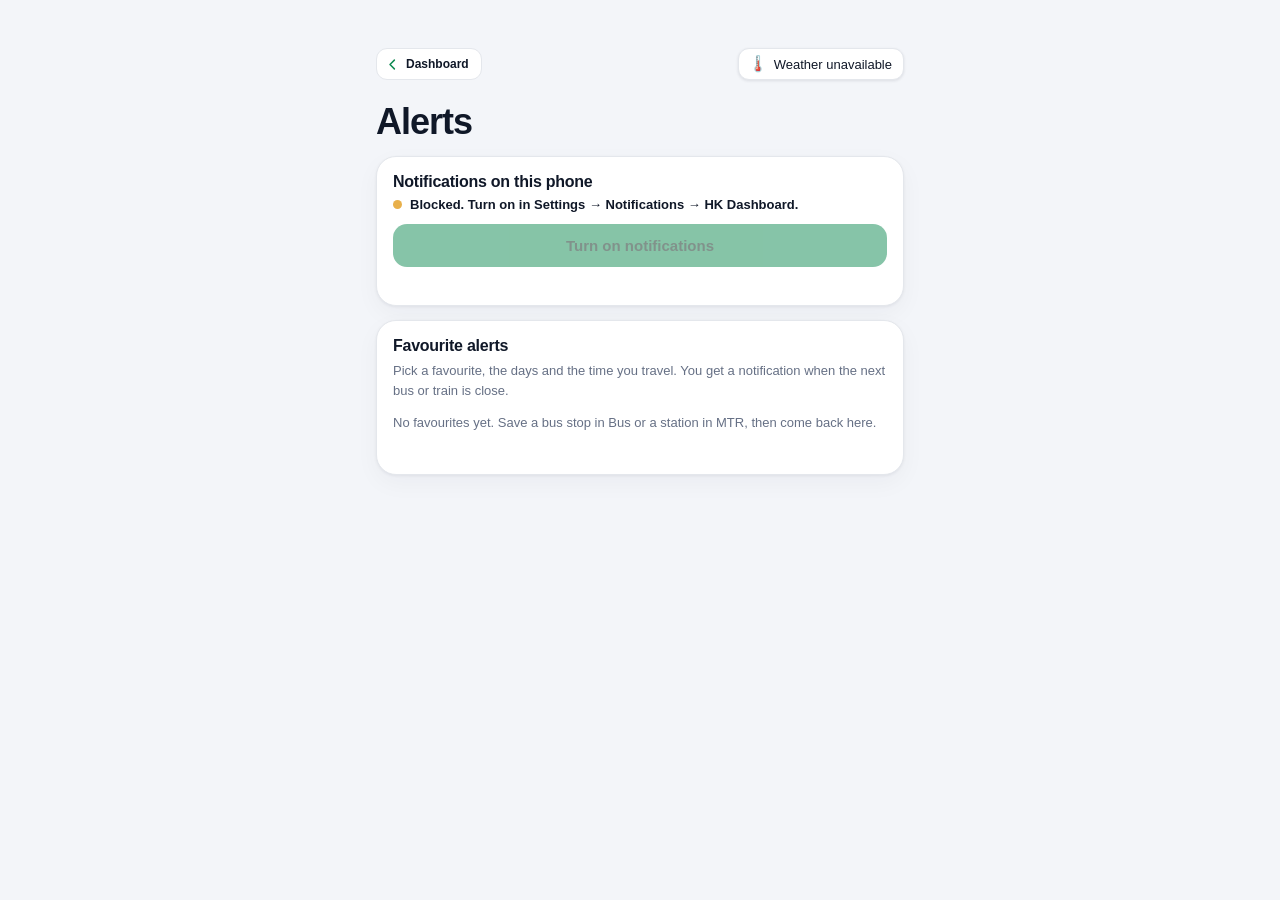
==== commit 94953b35: "Merge pull request #55 from akimoto0811/claude/alerts-time-picker" ====
--- a/alerts/index.html
+++ b/alerts/index.html
@@ -2,10 +2,10 @@
 <html lang="en">
 <head>
 <meta charset="utf-8"><meta name="viewport" content="width=device-width, initial-scale=1, viewport-fit=cover">
-<meta name="theme-color" content="#f3f5f9" media="(prefers-color-scheme: light)"><meta name="theme-color" content="#0b1120" media="(prefers-color-scheme: dark)"><meta name="apple-mobile-web-app-capable" content="yes"><meta name="apple-mobile-web-app-title" content="HK Dashboard">
+<meta name="theme-color" content="#0b1120"><meta name="apple-mobile-web-app-capable" content="yes"><meta name="apple-mobile-web-app-title" content="HK Dashboard">
 <link rel="apple-touch-icon" href="../icons/apple-touch-icon.png"><link rel="icon" type="image/png" href="../icons/icon-192.png">
 <link rel="manifest" href="../manifest.webmanifest?v=2.0.0">
-<link rel="stylesheet" href="../home.css?v=3.0.0">
+<link rel="stylesheet" href="../home.css?v=2.1.3">
 <title>Alerts · Smart Dashboard</title>
 <script>
 // Same release check as the other pages: reload when the ?v= numbers change.
@@ -24,8 +24,8 @@
  .status{display:flex;align-items:center;gap:8px;font-size:13px;font-weight:650;margin-bottom:12px}
  .dot{width:9px;height:9px;border-radius:50%;background:var(--muted);flex-shrink:0}
  .status.on .dot{background:var(--mint)} .status.warn .dot{background:#e8b04b}
- .btn{display:block;width:100%;border:0;border-radius:14px;padding:13px;font-size:15px;font-weight:750;background:var(--ink);color:var(--ink-fg)}
- .btn.ghost{background:var(--panel2);color:var(--fg);margin-top:8px}
+ .btn{display:block;width:100%;border:0;border-radius:14px;padding:13px;font-size:15px;font-weight:750;background:var(--mint);color:#06281a}
+ .btn.ghost{background:#1a2940;color:var(--fg);margin-top:8px}
  .btn:disabled{opacity:.5}
  .msg{font-size:12.5px;color:var(--muted);margin-top:10px;min-height:1em;line-height:1.5}
  .keys textarea{width:100%;box-sizing:border-box;background:var(--panel2);color:var(--fg);border:1px solid var(--line);border-radius:10px;font:12px ui-monospace,Menlo,monospace;padding:8px;margin:4px 0 10px;resize:none}
@@ -37,20 +37,19 @@
  .fa-head div{flex:1;min-width:0}
  .fa-head strong{display:block;font-size:14.5px;white-space:nowrap;overflow:hidden;text-overflow:ellipsis}
  .fa-head small{display:block;color:var(--muted);font-size:12px;margin-top:2px;white-space:nowrap;overflow:hidden;text-overflow:ellipsis}
- .fa-ic{width:34px;height:34px;border-radius:10px;display:grid;place-items:center;font-size:17px;background:#e6f6ee;flex:none}
- .fa-ic.mtr{background:#fdecec}
- @media(prefers-color-scheme:dark){.fa-ic{background:#173326}.fa-ic.mtr{background:#3a1d22}}
+ .fa-ic{width:34px;height:34px;border-radius:10px;display:grid;place-items:center;font-size:17px;background:#173326;flex:none}
+ .fa-ic.mtr{background:#3a1d22}
  .switch{position:relative;width:46px;height:28px;flex:none}
  .switch input{position:absolute;inset:0;opacity:0;margin:0;cursor:pointer;z-index:1}
- .switch span{position:absolute;inset:0;border-radius:99px;background:var(--line);transition:background .15s}
- .switch span:after{content:'';position:absolute;top:3px;left:3px;width:22px;height:22px;border-radius:50%;background:#fff;box-shadow:0 1px 3px #0003;transition:transform .15s}
+ .switch span{position:absolute;inset:0;border-radius:99px;background:#2a3852;transition:background .15s}
+ .switch span:after{content:'';position:absolute;top:3px;left:3px;width:22px;height:22px;border-radius:50%;background:#dfe6f2;transition:transform .15s}
  .switch input:checked+span{background:var(--mint)}
  .switch input:checked+span:after{transform:translateX(18px)}
  .switch input:disabled+span{opacity:.4}
  .fa-set{margin:12px 0 2px 46px;display:grid;gap:10px}
  .days{display:flex;gap:5px}
  .days button{flex:1;height:32px;border-radius:9px;border:1px solid var(--line);background:var(--panel2);color:var(--muted);font-size:12px;font-weight:700;padding:0}
- .days button.on{background:var(--ink);border-color:var(--ink);color:var(--ink-fg)}
+ .days button.on{background:#173326;border-color:#3d8b66;color:var(--mint)}
  .fa-row{display:flex;align-items:center;gap:8px;font-size:12.5px;color:var(--muted);font-weight:650}
  .fa-row input,.fa-row select{background:var(--panel2);color:var(--fg);border:1px solid var(--line);border-radius:9px;height:34px;padding:0 8px;font:inherit;font-size:13.5px;font-weight:650;color-scheme:dark}
  .fa-row input{width:112px}
@@ -93,7 +92,7 @@
   </div>
  </section>
 </main>
-<script src="../shared/weather.js?v=1.2.6" defer></script>
-<script src="alerts.js?v=1.1.0" defer></script>
+<script src="../shared/weather.js?v=1.2.5" defer></script>
+<script src="alerts.js?v=1.1.1" defer></script>
 </body>
 </html>
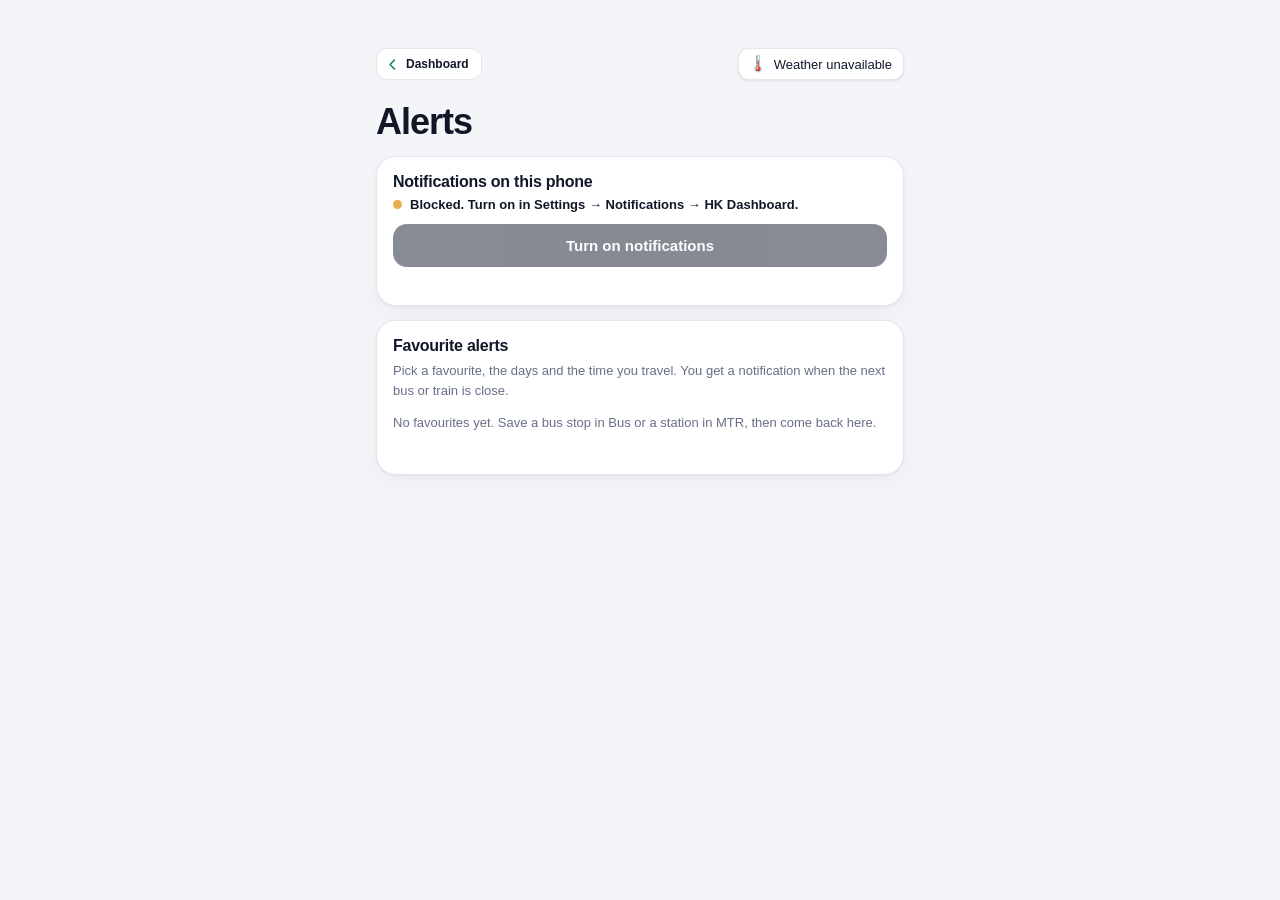
==== commit 0b944b5d: "Merge main into claude/light-menu Co-Authored-By: Claude Opus 5.5 <noreply@anthropic.com> Claude-Ses" ====
--- a/alerts/index.html
+++ b/alerts/index.html
@@ -2,10 +2,10 @@
 <html lang="en">
 <head>
 <meta charset="utf-8"><meta name="viewport" content="width=device-width, initial-scale=1, viewport-fit=cover">
-<meta name="theme-color" content="#0b1120"><meta name="apple-mobile-web-app-capable" content="yes"><meta name="apple-mobile-web-app-title" content="HK Dashboard">
+<meta name="theme-color" content="#f3f5f9" media="(prefers-color-scheme: light)"><meta name="theme-color" content="#0b1120" media="(prefers-color-scheme: dark)"><meta name="apple-mobile-web-app-capable" content="yes"><meta name="apple-mobile-web-app-title" content="HK Dashboard">
 <link rel="apple-touch-icon" href="../icons/apple-touch-icon.png"><link rel="icon" type="image/png" href="../icons/icon-192.png">
 <link rel="manifest" href="../manifest.webmanifest?v=2.0.0">
-<link rel="stylesheet" href="../home.css?v=2.1.3">
+<link rel="stylesheet" href="../home.css?v=3.0.0">
 <title>Alerts · Smart Dashboard</title>
 <script>
 // Same release check as the other pages: reload when the ?v= numbers change.
@@ -24,8 +24,8 @@
  .status{display:flex;align-items:center;gap:8px;font-size:13px;font-weight:650;margin-bottom:12px}
  .dot{width:9px;height:9px;border-radius:50%;background:var(--muted);flex-shrink:0}
  .status.on .dot{background:var(--mint)} .status.warn .dot{background:#e8b04b}
- .btn{display:block;width:100%;border:0;border-radius:14px;padding:13px;font-size:15px;font-weight:750;background:var(--mint);color:#06281a}
- .btn.ghost{background:#1a2940;color:var(--fg);margin-top:8px}
+ .btn{display:block;width:100%;border:0;border-radius:14px;padding:13px;font-size:15px;font-weight:750;background:var(--ink);color:var(--ink-fg)}
+ .btn.ghost{background:var(--panel2);color:var(--fg);margin-top:8px}
  .btn:disabled{opacity:.5}
  .msg{font-size:12.5px;color:var(--muted);margin-top:10px;min-height:1em;line-height:1.5}
  .keys textarea{width:100%;box-sizing:border-box;background:var(--panel2);color:var(--fg);border:1px solid var(--line);border-radius:10px;font:12px ui-monospace,Menlo,monospace;padding:8px;margin:4px 0 10px;resize:none}
@@ -37,19 +37,20 @@
  .fa-head div{flex:1;min-width:0}
  .fa-head strong{display:block;font-size:14.5px;white-space:nowrap;overflow:hidden;text-overflow:ellipsis}
  .fa-head small{display:block;color:var(--muted);font-size:12px;margin-top:2px;white-space:nowrap;overflow:hidden;text-overflow:ellipsis}
- .fa-ic{width:34px;height:34px;border-radius:10px;display:grid;place-items:center;font-size:17px;background:#173326;flex:none}
- .fa-ic.mtr{background:#3a1d22}
+ .fa-ic{width:34px;height:34px;border-radius:10px;display:grid;place-items:center;font-size:17px;background:#e6f6ee;flex:none}
+ .fa-ic.mtr{background:#fdecec}
+ @media(prefers-color-scheme:dark){.fa-ic{background:#173326}.fa-ic.mtr{background:#3a1d22}}
  .switch{position:relative;width:46px;height:28px;flex:none}
  .switch input{position:absolute;inset:0;opacity:0;margin:0;cursor:pointer;z-index:1}
- .switch span{position:absolute;inset:0;border-radius:99px;background:#2a3852;transition:background .15s}
- .switch span:after{content:'';position:absolute;top:3px;left:3px;width:22px;height:22px;border-radius:50%;background:#dfe6f2;transition:transform .15s}
+ .switch span{position:absolute;inset:0;border-radius:99px;background:var(--line);transition:background .15s}
+ .switch span:after{content:'';position:absolute;top:3px;left:3px;width:22px;height:22px;border-radius:50%;background:#fff;box-shadow:0 1px 3px #0003;transition:transform .15s}
  .switch input:checked+span{background:var(--mint)}
  .switch input:checked+span:after{transform:translateX(18px)}
  .switch input:disabled+span{opacity:.4}
  .fa-set{margin:12px 0 2px 46px;display:grid;gap:10px}
  .days{display:flex;gap:5px}
  .days button{flex:1;height:32px;border-radius:9px;border:1px solid var(--line);background:var(--panel2);color:var(--muted);font-size:12px;font-weight:700;padding:0}
- .days button.on{background:#173326;border-color:#3d8b66;color:var(--mint)}
+ .days button.on{background:var(--ink);border-color:var(--ink);color:var(--ink-fg)}
  .fa-row{display:flex;align-items:center;gap:8px;font-size:12.5px;color:var(--muted);font-weight:650}
  .fa-row input,.fa-row select{background:var(--panel2);color:var(--fg);border:1px solid var(--line);border-radius:9px;height:34px;padding:0 8px;font:inherit;font-size:13.5px;font-weight:650;color-scheme:dark}
  .fa-row input{width:112px}
@@ -92,7 +93,7 @@
   </div>
  </section>
 </main>
-<script src="../shared/weather.js?v=1.2.5" defer></script>
+<script src="../shared/weather.js?v=1.2.6" defer></script>
 <script src="alerts.js?v=1.1.1" defer></script>
 </body>
 </html>
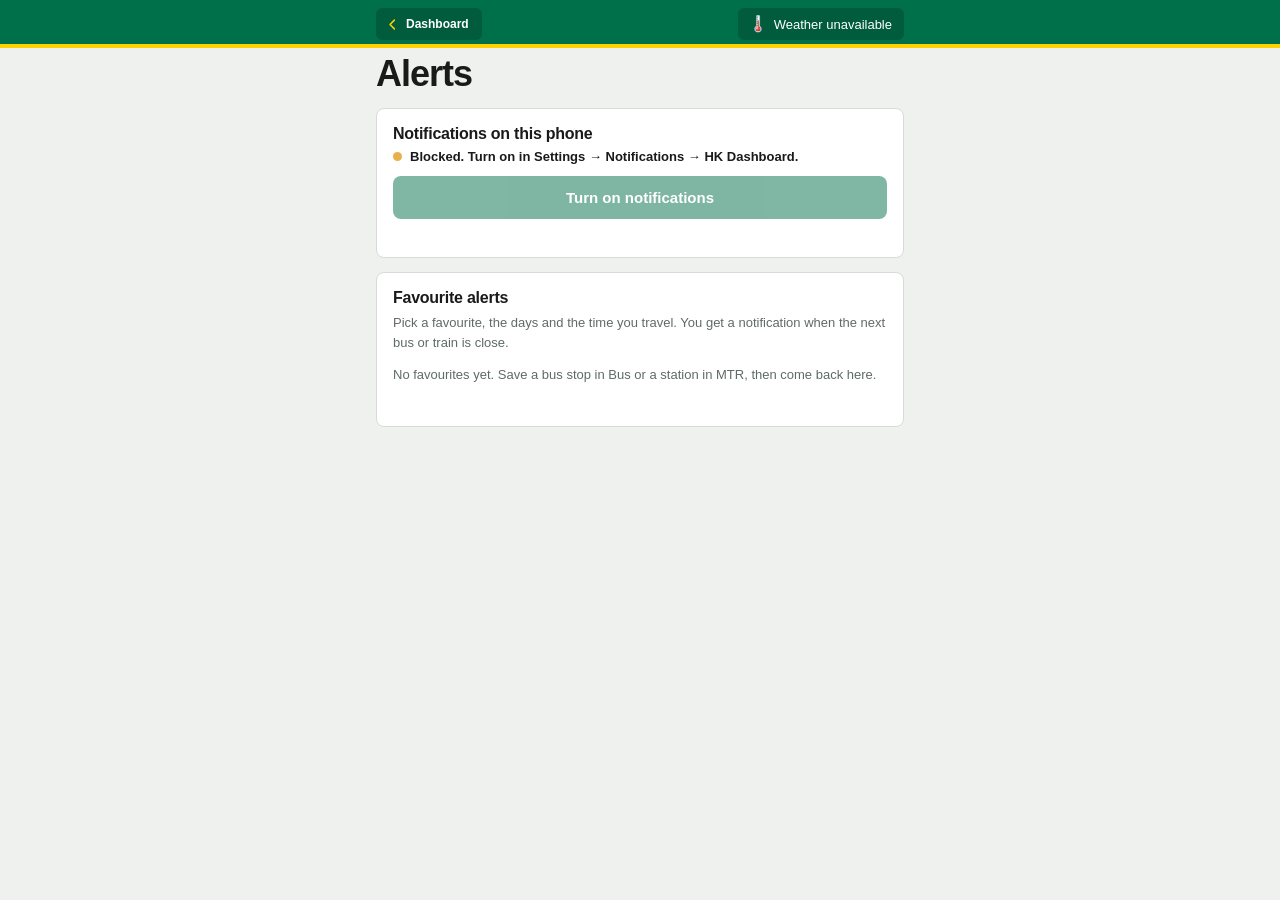
==== commit 1a4cd9c6: "Street-sign look across the menu and every app Road-sign green band with a yellow rule at the top of" ====
--- a/alerts/index.html
+++ b/alerts/index.html
@@ -5,7 +5,7 @@
 <meta name="theme-color" content="#f3f5f9" media="(prefers-color-scheme: light)"><meta name="theme-color" content="#0b1120" media="(prefers-color-scheme: dark)"><meta name="apple-mobile-web-app-capable" content="yes"><meta name="apple-mobile-web-app-title" content="HK Dashboard">
 <link rel="apple-touch-icon" href="../icons/apple-touch-icon.png"><link rel="icon" type="image/png" href="../icons/icon-192.png">
 <link rel="manifest" href="../manifest.webmanifest?v=2.0.0">
-<link rel="stylesheet" href="../home.css?v=3.0.0">
+<link rel="stylesheet" href="../home.css?v=3.3.0"><link rel="stylesheet" href="../shared/signs.css?v=1.0.0">
 <title>Alerts · Smart Dashboard</title>
 <script>
 // Same release check as the other pages: reload when the ?v= numbers change.
@@ -16,19 +16,19 @@
  addEventListener('DOMContentLoaded',check);document.addEventListener('visibilitychange',()=>{if(document.visibilityState==='visible')check();});})();
 </script>
 <style>
- .home-link{display:inline-flex;align-items:center;gap:6px;height:32px;padding:0 12px 0 8px;border:1px solid var(--line);background:var(--panel);color:var(--fg);border-radius:11px;font-size:12px;font-weight:700;text-decoration:none;margin:0 0 14px}
+ .home-link{display:inline-flex;align-items:center;gap:6px;height:32px;padding:0 12px 0 8px;border:1px solid var(--line);background:var(--panel);color:var(--fg);border-radius:6px;font-size:12px;font-weight:700;text-decoration:none;margin:0 0 14px}
  .home-link svg{width:15px;height:15px;fill:none;stroke:var(--mint);stroke-width:2.4;stroke-linecap:round;stroke-linejoin:round}
- .card{background:var(--panel);border:1px solid var(--line);border-radius:20px;padding:16px;margin-top:14px}
+ .card{background:var(--panel);border:1px solid var(--line);border-radius:8px;padding:16px;margin-top:14px}
  .card h2{font-size:16px;margin:0 0 6px;letter-spacing:-.25px}
  .card p{color:var(--muted);font-size:13px;line-height:1.55;margin:0 0 12px}
  .status{display:flex;align-items:center;gap:8px;font-size:13px;font-weight:650;margin-bottom:12px}
  .dot{width:9px;height:9px;border-radius:50%;background:var(--muted);flex-shrink:0}
  .status.on .dot{background:var(--mint)} .status.warn .dot{background:#e8b04b}
- .btn{display:block;width:100%;border:0;border-radius:14px;padding:13px;font-size:15px;font-weight:750;background:var(--ink);color:var(--ink-fg)}
+ .btn{display:block;width:100%;border:0;border-radius:8px;padding:13px;font-size:15px;font-weight:750;background:var(--ink);color:var(--ink-fg)}
  .btn.ghost{background:var(--panel2);color:var(--fg);margin-top:8px}
  .btn:disabled{opacity:.5}
  .msg{font-size:12.5px;color:var(--muted);margin-top:10px;min-height:1em;line-height:1.5}
- .keys textarea{width:100%;box-sizing:border-box;background:var(--panel2);color:var(--fg);border:1px solid var(--line);border-radius:10px;font:12px ui-monospace,Menlo,monospace;padding:8px;margin:4px 0 10px;resize:none}
+ .keys textarea{width:100%;box-sizing:border-box;background:var(--panel2);color:var(--fg);border:1px solid var(--line);border-radius:6px;font:12px ui-monospace,Menlo,monospace;padding:8px;margin:4px 0 10px;resize:none}
  .keys label{font-size:12px;font-weight:700;color:var(--muted)}
  .hidden{display:none}
  .fa{border-top:1px solid var(--line);padding:12px 0}
@@ -37,7 +37,7 @@
  .fa-head div{flex:1;min-width:0}
  .fa-head strong{display:block;font-size:14.5px;white-space:nowrap;overflow:hidden;text-overflow:ellipsis}
  .fa-head small{display:block;color:var(--muted);font-size:12px;margin-top:2px;white-space:nowrap;overflow:hidden;text-overflow:ellipsis}
- .fa-ic{width:34px;height:34px;border-radius:10px;display:grid;place-items:center;font-size:17px;background:#e6f6ee;flex:none}
+ .fa-ic{width:34px;height:34px;border-radius:6px;display:grid;place-items:center;font-size:17px;background:#e6f6ee;flex:none}
  .fa-ic.mtr{background:#fdecec}
  @media(prefers-color-scheme:dark){.fa-ic{background:#173326}.fa-ic.mtr{background:#3a1d22}}
  .switch{position:relative;width:46px;height:28px;flex:none}
@@ -49,10 +49,10 @@
  .switch input:disabled+span{opacity:.4}
  .fa-set{margin:12px 0 2px 46px;display:grid;gap:10px}
  .days{display:flex;gap:5px}
- .days button{flex:1;height:32px;border-radius:9px;border:1px solid var(--line);background:var(--panel2);color:var(--muted);font-size:12px;font-weight:700;padding:0}
+ .days button{flex:1;height:32px;border-radius:6px;border:1px solid var(--line);background:var(--panel2);color:var(--muted);font-size:12px;font-weight:700;padding:0}
  .days button.on{background:var(--ink);border-color:var(--ink);color:var(--ink-fg)}
  .fa-row{display:flex;align-items:center;gap:8px;font-size:12.5px;color:var(--muted);font-weight:650}
- .fa-row input,.fa-row select{background:var(--panel2);color:var(--fg);border:1px solid var(--line);border-radius:9px;height:34px;padding:0 8px;font:inherit;font-size:13.5px;font-weight:650;color-scheme:dark}
+ .fa-row input,.fa-row select{background:var(--panel2);color:var(--fg);border:1px solid var(--line);border-radius:6px;height:34px;padding:0 8px;font:inherit;font-size:13.5px;font-weight:650;color-scheme:dark}
  .fa-row input{width:112px}
  .fa-row select{flex:1;min-width:0}
  .fa-empty{color:var(--muted);font-size:13px;line-height:1.5}
@@ -61,7 +61,7 @@
 <body>
 <main class="shell">
  <a class="home-link" href="../"><svg viewBox="0 0 24 24" aria-hidden="true"><path d="M15 5l-7 7 7 7"/></svg><span id="back">Dashboard</span></a>
- <h1 id="title" style="margin:0">Alerts</h1>
+ <h1 id="title" style="margin:6px 0 0">Alerts</h1>
 
  <section class="card hidden" id="installCard">
   <h2 id="installTitle">Add to Home Screen first</h2>
--- a/home.css
+++ b/home.css
@@ -1,24 +1,25 @@
-/* Light & clean, and dark when the phone is in dark mode. */
-:root{color-scheme:light dark;--bg:#f3f5f9;--panel:#fff;--panel2:#f2f4f7;--line:#e4e7ec;--sep:#eef0f4;--fg:#101828;--muted:#667085;--mint:#0f8a52;--ink:#101828;--ink-fg:#fff;
- --shadow:0 1px 3px #1018280f,0 8px 24px #1018280a;--warn-bg:#fff7ea;--warn-line:#f8dfb3;--warn-fg:#7a4b00;
- --wx-page:#f3f5f9;--wx-bg:#fff;--wx-line:#e4e7ec;--wx-fg:#101828;--wx-muted:#667085;--wx-accent:#0f8a52;--wx-sub:#f2f4f7;--wx-shadow:0 18px 50px rgba(16,24,40,.18);--wx-pill-shadow:0 1px 3px #1018281a;--wx-warn-bg:#fff7ea;--wx-warn-line:#f8dfb3;--wx-warn-fg:#7a4b00}
-@media(prefers-color-scheme:dark){:root{--bg:#0b1120;--panel:#131d30;--panel2:#1a2940;--line:#293650;--sep:#223049;--fg:#f0f4fc;--muted:#93a0b9;--mint:#6cdea4;--ink:#6cdea4;--ink-fg:#06281a;
- --shadow:none;--warn-bg:#2a1d0f;--warn-line:#5a3d16;--warn-fg:#ffd08a;
- --wx-page:#0b1222;--wx-bg:#131d30;--wx-line:#293650;--wx-fg:#f0f4fc;--wx-muted:#93a0b9;--wx-accent:#6cdea4;--wx-sub:#0f1728;--wx-shadow:0 18px 50px rgba(0,0,0,.55);--wx-pill-shadow:none;--wx-warn-bg:#3a2c12;--wx-warn-line:#8a6a24;--wx-warn-fg:#ffd98c}}
+/* Hong Kong street signs: road-sign green, signal yellow, square corners. Dark when the phone is in dark mode. */
+:root{color-scheme:light dark;--bg:#eef1ee;--panel:#fff;--panel2:#eef1ee;--line:#d5dcd7;--sep:#e6ebe7;--fg:#1a1a1a;--muted:#5f6b66;--mint:#00704a;--ink:#00704a;--ink-fg:#fff;
+ --sign:#00704a;--sign-fg:#fff;--sign-sub:#cfe8dc;--sign-deep:#005c3c;--signal:#ffd200;--signal-fg:#1a1a1a;
+ --shadow:none;--warn-bg:#ffd200;--warn-line:#ffd200;--warn-fg:#1a1a1a;
+ --wx-page:#eef1ee;--wx-bg:#fff;--wx-line:#d5dcd7;--wx-fg:#1a1a1a;--wx-muted:#5f6b66;--wx-accent:#00704a;--wx-sub:#eef1ee;--wx-shadow:0 18px 50px rgba(0,40,25,.2);--wx-pill-shadow:none;--wx-warn-bg:#fff3b0;--wx-warn-line:#ffd200;--wx-warn-fg:#5c4500}
+@media(prefers-color-scheme:dark){:root{--bg:#0d1411;--panel:#16201b;--panel2:#1f2b25;--line:#2c3a33;--sep:#24312b;--fg:#eef3f0;--muted:#97a69f;--mint:#5fd39d;--ink:#00875a;--ink-fg:#fff;
+ --sign:#00573a;--sign-fg:#fff;--sign-sub:#a9d4c0;--sign-deep:#00432c;--signal:#f2c500;--signal-fg:#1a1a1a;
+ --shadow:none;--warn-bg:#f2c500;--warn-line:#f2c500;--warn-fg:#1a1a1a;
+ --wx-page:#0d1411;--wx-bg:#16201b;--wx-line:#2c3a33;--wx-fg:#eef3f0;--wx-muted:#97a69f;--wx-accent:#5fd39d;--wx-sub:#111a16;--wx-shadow:0 18px 50px rgba(0,0,0,.55);--wx-pill-shadow:none;--wx-warn-bg:#3a2c12;--wx-warn-line:#8a6a24;--wx-warn-fg:#ffd98c}}
 *{box-sizing:border-box}
 html{background:var(--bg)}
 body{margin:0;min-height:100dvh;background:var(--bg);color:var(--fg);font-family:-apple-system,BlinkMacSystemFont,"SF Pro Display","PingFang TC",Segoe UI,sans-serif;-webkit-font-smoothing:antialiased}
 button,select{font:inherit;color:inherit;cursor:pointer}
 .hidden{display:none!important}
 .shell{width:min(100%,560px);margin:auto;padding:max(18px,env(safe-area-inset-top)) 16px calc(24px + env(safe-area-inset-bottom))}
-.top{display:flex;align-items:flex-end;justify-content:space-between;gap:12px;margin:6px 2px 14px}
+.top{display:flex;align-items:flex-end;justify-content:space-between;gap:12px;margin:4px 2px 12px}
 .eyebrow{color:var(--muted);font-size:12.5px;font-weight:600;margin-bottom:3px}
-h1{font-size:30px;letter-spacing:-1px;margin:0;line-height:1.1;font-weight:800}
+h1{font-size:28px;letter-spacing:-1px;margin:0;line-height:1.1;font-weight:800}
 .lang{display:flex;background:var(--panel);border-radius:12px;padding:3px;box-shadow:var(--shadow);border:1px solid var(--line);flex-shrink:0}
 .lang button{border:0;background:none;color:var(--muted);font-size:12px;font-weight:700;padding:6px 10px;border-radius:9px}
 .lang button.on{background:var(--ink);color:var(--ink-fg)}
 .card{background:var(--panel);border:1px solid var(--line);border-radius:24px;box-shadow:var(--shadow);padding:16px;margin-bottom:12px}
-@media(prefers-color-scheme:light){.card,.tile,.list,.lang{border-color:transparent}}
 
 /* Your trip */
 .trip-hd{display:flex;justify-content:space-between;align-items:center;gap:8px}
@@ -38,39 +39,66 @@
 .actions .primary{background:var(--ink);color:var(--ink-fg)}
 .trip-empty p{margin:8px 0 0;color:var(--muted);font-size:13.5px;line-height:1.45}
 
+/* Top card tabs: Your trip / Nearby */
+.tabs-row{display:flex;align-items:center;justify-content:space-between;gap:8px;margin-bottom:10px}
+.seg{display:flex;background:var(--panel2);border-radius:12px;padding:3px}
+.seg button{border:0;background:none;color:var(--muted);font-size:13px;font-weight:750;padding:6px 13px;border-radius:9px}
+.seg button.on{background:var(--panel);color:var(--fg);box-shadow:0 1px 3px #1018281f}
+@media(prefers-color-scheme:dark){.seg button.on{background:#2f3f37}}
+.trip-pills{gap:4px}.trip-pills button{padding:6px 9px;white-space:nowrap}
+.seg button{white-space:nowrap}
+.near .row:last-child{border-bottom:0}.near .row{padding:8px 0}.near .empty{padding:6px 2px}
+
+/* Compact trip card */
+.trip{padding:13px 15px}
+.trip-main{display:flex;align-items:center;gap:12px;margin-top:8px}
+.trip-main .n{font-size:40px;font-weight:800;letter-spacing:-1.5px;line-height:1}
+.trip-main .n small{font-size:14px;letter-spacing:0;margin-left:3px;color:var(--muted);font-weight:700}
+.trip-main b{display:block;font-size:15px;font-weight:750}
+.trip-main .arr{font-size:13px;min-height:16px;margin-top:2px}
+.trip .bar{margin:10px 0 6px}
+.trip-foot{display:flex;align-items:center;justify-content:space-between;gap:10px}
+.trip-foot .steps{flex:1;min-width:0;flex-wrap:nowrap;overflow:hidden;white-space:nowrap}
+.links{display:flex;gap:12px;flex-shrink:0}
+.links a{color:var(--mint);font-size:13px;font-weight:750;text-decoration:none}
+
 /* Glance cards */
-.glance{display:grid;grid-template-columns:1fr 1fr;gap:12px;margin-bottom:12px}
+.glance{display:grid;grid-auto-flow:column;grid-auto-columns:calc(50% - 6px);gap:12px;margin:0 -16px 12px;padding:2px 16px;overflow-x:auto;scroll-snap-type:x mandatory;scroll-padding:0 16px;scrollbar-width:none;-webkit-overflow-scrolling:touch}
+.glance::-webkit-scrollbar{display:none}
+.glance .gl{scroll-snap-align:start}
+.glance.many{grid-auto-columns:calc(50% - 22px)}
 .glance:empty{display:none}
-.gl{margin:0;padding:14px;display:block;color:var(--fg);text-decoration:none;min-width:0}
+.gl{margin:0;padding:12px 13px;display:block;color:var(--fg);text-decoration:none;min-width:0}
 .gl:active,.tile:active{transform:scale(.97)}
-.badge{display:inline-grid;place-items:center;min-width:42px;height:30px;border-radius:9px;font-weight:850;font-size:14px;color:#fff;padding:0 8px;flex-shrink:0;letter-spacing:-.2px}
-.gl .big{font-size:36px;font-weight:800;color:var(--mint);letter-spacing:-1px;line-height:1;margin-top:12px;min-height:36px}
+.badge{display:inline-grid;place-items:center;min-width:40px;height:26px;border-radius:9px;font-weight:850;font-size:14px;color:#fff;padding:0 8px;flex-shrink:0;letter-spacing:-.2px}
+.gl .big{font-size:30px;font-weight:800;color:var(--mint);letter-spacing:-1px;line-height:1;margin-top:9px;min-height:30px;white-space:nowrap}
 .gl .big small{font-size:14px;margin-left:2px;letter-spacing:0}
 .gl .big.none{font-size:15px;color:var(--muted);font-weight:650;letter-spacing:0;display:flex;align-items:flex-end}
-.gl .sub{font-size:12.5px;color:var(--muted);margin-top:6px;line-height:1.35;overflow:hidden;display:-webkit-box;-webkit-line-clamp:2;-webkit-box-orient:vertical}
+.gl .sub{font-size:12.5px;color:var(--muted);margin-top:5px;line-height:1.3;white-space:nowrap;overflow:hidden;text-overflow:ellipsis}
 .gl .sub b{color:var(--fg)}
-.gl .then{font-size:12px;color:var(--muted);margin-top:5px;font-weight:600;min-height:15px}
+.gl .then{font-size:12px;color:var(--muted);margin-top:3px;font-weight:600;min-height:15px}
 
 /* Weather and traffic */
-.weather{margin:0 0 12px;min-height:40px}
+.weather{margin:0 0 10px;min-height:40px}
 .traffic:empty{display:none}
 .traffic{margin:0 0 12px}
-.traffic-card{display:flex;align-items:center;gap:10px;width:100%;text-align:left;background:var(--warn-bg);border:1px solid var(--warn-line);border-radius:18px;padding:11px 14px;color:var(--warn-fg)}
+.traffic-card{display:flex;align-items:center;gap:9px;width:100%;text-align:left;background:var(--warn-bg);border:1px solid var(--warn-line);border-radius:14px;padding:7px 12px;color:var(--warn-fg)}
 .traffic-card:active{transform:scale(.98)}
 .traffic-card.quiet{background:none;border:0;padding:0 4px;color:var(--muted);font-size:12px;gap:6px}
 .tr-ic{font-size:16px;line-height:1;flex-shrink:0}
 .traffic-card.quiet .tr-ic{font-size:13px}
 .tr-sum{flex:1;min-width:0}
-.tr-sum b{display:block;font-size:13.5px;font-weight:750}
-.tr-sum small{display:block;font-size:12px;margin-top:2px;white-space:nowrap;overflow:hidden;text-overflow:ellipsis;opacity:.85}
+.tr-sum{display:flex;align-items:baseline;gap:8px}
+.tr-sum b{font-size:13.5px;font-weight:750;white-space:nowrap}
+.tr-sum small{min-width:0;font-size:12px;margin-top:2px;white-space:nowrap;overflow:hidden;text-overflow:ellipsis;opacity:.85}
 .tr-chev{font-size:18px;font-weight:700}
 .tr-n{display:inline-block;min-width:18px;padding:1px 6px;margin-left:4px;border-radius:99px;background:var(--warn-fg);color:var(--warn-bg);font-size:11px;font-weight:800;text-align:center;vertical-align:1px}
 
 /* App tiles */
-.tiles{display:grid;grid-template-columns:repeat(5,1fr);gap:8px;margin:4px 0 16px}
-.tile{display:flex;flex-direction:column;align-items:center;gap:6px;padding:11px 2px 9px;border:1px solid var(--line);background:var(--panel);border-radius:18px;color:var(--fg);text-decoration:none;box-shadow:var(--shadow);transition:transform .12s}
-.icon{width:42px;height:42px;border-radius:13px;display:grid;place-items:center}
-.icon svg{width:24px;height:24px;fill:none;stroke:currentColor;stroke-width:1.9;stroke-linecap:round;stroke-linejoin:round}
+.tiles{display:grid;grid-template-columns:repeat(5,1fr);gap:8px;margin:0 0 12px}
+.tile{display:flex;flex-direction:column;align-items:center;gap:5px;padding:8px 2px 7px;border:1px solid var(--line);background:var(--panel);border-radius:18px;color:var(--fg);text-decoration:none;box-shadow:var(--shadow);transition:transform .12s}
+.icon{width:36px;height:36px;border-radius:11px;display:grid;place-items:center}
+.icon svg{width:21px;height:21px;fill:none;stroke:currentColor;stroke-width:1.9;stroke-linecap:round;stroke-linejoin:round}
 .name{font-size:12px;font-weight:700;letter-spacing:-.2px;white-space:nowrap}
 .bus .icon,.row .ic.bus,.tr-group .ic.bus{background:#e6f6ee;color:#0f8a52}
 .mtr .icon,.row .ic.mtr,.tr-group .ic.mtr{background:#fdecec;color:#d92d20}
@@ -86,13 +114,14 @@
 
 /* Lists */
 .block{margin-top:4px;margin-bottom:14px}
-.block-head{display:flex;align-items:center;justify-content:space-between;gap:10px;margin:0 2px 8px}
+.block-head{display:flex;align-items:center;gap:12px;margin:0 2px 6px}
+.block-head h2{margin-right:auto!important}
 .block-head h2{font-size:17px;font-weight:780;letter-spacing:-.3px;margin:0}
 .hint{color:var(--muted);font-size:11.5px}
 .locate{display:inline-flex;align-items:center;gap:5px;border:0;background:none;color:var(--mint);padding:4px 2px;font-size:13px;font-weight:700}
 .locate svg{width:15px;height:15px;fill:none;stroke:currentColor;stroke-width:2;stroke-linecap:round}
 .list{background:var(--panel);border:1px solid var(--line);border-radius:22px;padding:2px 14px;box-shadow:var(--shadow)}
-.row{display:flex;align-items:center;gap:12px;padding:11px 0;border-bottom:1px solid var(--sep);color:var(--fg);text-decoration:none;width:100%;background:none;border-left:0;border-right:0;border-top:0;text-align:left}
+.row{display:flex;align-items:center;gap:12px;padding:9px 0;border-bottom:1px solid var(--sep);color:var(--fg);text-decoration:none;width:100%;background:none;border-left:0;border-right:0;border-top:0;text-align:left}
 .row:last-child{border-bottom:0}
 .row .ic{width:36px;height:36px;border-radius:11px;display:grid;place-items:center;flex-shrink:0}
 .row .ic svg{width:20px;height:20px;fill:none;stroke:currentColor;stroke-width:2;stroke-linecap:round;stroke-linejoin:round}
@@ -103,7 +132,9 @@
 .row .when small{color:var(--muted);font-size:10.5px;font-weight:600;margin-top:1px}
 .row.muted .when{color:var(--muted);font-size:13px;font-weight:650}
 .empty{color:var(--muted);font-size:12.5px;line-height:1.5;padding:12px 2px}
-.foot{color:var(--muted);font-size:11px;line-height:1.55;margin-top:16px;text-align:center}
+.foot{display:none}
+
+.near-all{padding-bottom:8px}
 @media(min-width:650px){.shell{padding-top:48px}h1{font-size:36px}}
 @media(max-width:350px){.tiles{gap:5px}.icon{width:36px;height:36px}.name{font-size:11px}.total .n{font-size:42px}}
 
@@ -132,5 +163,37 @@
 .pick select{flex:1;min-width:0;appearance:none;-webkit-appearance:none;background:var(--panel2);border:1px solid var(--line);border-radius:12px;padding:10px 11px;font-size:14px;font-weight:600}
 .setup .actions{padding:4px 15px 15px;margin:0}
 
-/* Home Screen app: the page runs under the status bar, so start content below it. */
-@media (display-mode: standalone){.shell{padding-top:calc(env(safe-area-inset-top) + 14px)!important}}
+/* Street signs: a green road-sign band across the top with a yellow rule,
+   squarer corners, flat cards with a thin outline, and colour stripes taken
+   from the line or route (set as --stripe by home.js). */
+body{font-family:"Helvetica Neue",-apple-system,BlinkMacSystemFont,Arial,"PingFang TC",sans-serif}
+.shell{padding-top:0}
+.top{background:var(--sign);color:var(--sign-fg);margin:0 -16px 12px;padding:max(22px,calc(env(safe-area-inset-top) + 14px)) 18px 14px;border-bottom:5px solid var(--signal)}
+.top .eyebrow{color:var(--sign-sub);text-transform:uppercase;letter-spacing:1.4px;font-size:11px;font-weight:700}
+.top h1{font-size:30px;letter-spacing:-.6px}
+.top .lang{background:var(--sign-deep);border:0;box-shadow:none}
+.top .lang button{color:var(--sign-sub)}
+.top .lang button.on{background:var(--signal);color:var(--signal-fg)}
+.card{border-radius:8px}
+.tile{border-radius:8px}
+.list{border-radius:8px}
+.icon,.row .ic{border-radius:6px}
+.badge{border-radius:4px}
+.seg{border-radius:6px}.seg button{border-radius:4px}
+.pills button,.actions a,.actions button,.pick select,.tr-close{border-radius:6px}
+.tr-panel{border-radius:10px}
+.trip{border-left:6px solid var(--stripe,var(--sign))}
+.gl{border-top:5px solid var(--stripe,var(--sign))}
+.total .n{letter-spacing:-2.5px;color:var(--fg)}
+body .wx-pill,body #weather .wx-pill{border-radius:8px}body .wx-panel{border-radius:10px}
+.gl .big{color:var(--fg)}
+.traffic-card{border-radius:6px;font-weight:600}
+.traffic-card.quiet{font-weight:400}
+.tr-where{color:var(--muted)}
+@media(min-width:650px){.top{margin-top:0;border-radius:0 0 10px 10px}}
+/* Short phones (iPhone SE size): a slimmer band so the menu still fits one screen. */
+@media(max-height:700px){.top{padding-top:max(12px,calc(env(safe-area-inset-top) + 8px));padding-bottom:9px;margin-bottom:10px}.top h1{font-size:24px}.top .eyebrow{font-size:10px}
+ .total{margin-top:6px}.total .n{font-size:40px}.actions{margin-top:10px}.actions a,.actions button{padding:9px}.gl{padding:9px 12px}.gl .big{font-size:26px;margin-top:6px}.weather,.traffic{margin-bottom:8px}.card{margin-bottom:10px}}
+
+/* Home Screen app: the green band reaches up behind the status bar. */
+@media (display-mode: standalone){.shell{padding-top:0!important}.top{padding-top:calc(env(safe-area-inset-top) + 14px)}}
--- a/shared/signs.css
+++ b/shared/signs.css
@@ -0,0 +1,17 @@
+/* Hong Kong street signs, shared by the Bus, MTR, Tram, Ferry and Alerts pages.
+   Loaded after each page's own stylesheet. The sticky Dashboard + weather bar
+   becomes a road-sign green band with a yellow rule, corners get squarer, and
+   the bottom tab bar marks the open tab in sign green. Version 1.0.0. */
+:root{--sign:#00704a;--sign-fg:#fff;--sign-sub:#cfe8dc;--sign-deep:#005c3c;--signal:#ffd200;--signal-fg:#1a1a1a}
+@media(prefers-color-scheme:dark){:root{--sign:#00573a;--sign-sub:#a9d4c0;--sign-deep:#00432c;--signal:#f2c500}}
+body{font-family:"Helvetica Neue",-apple-system,BlinkMacSystemFont,Arial,"PingFang TC",sans-serif}
+
+/* The green band: always shown, not only once scrolled. */
+body .wx-row{margin-bottom:14px}
+body .wx-row:before{opacity:1;background:var(--sign);top:calc(-1 * env(safe-area-inset-top,0px) - 60px);border-bottom:4px solid var(--signal)}
+body .wx-row .home-link{background:var(--sign-deep);border-color:transparent;color:var(--sign-fg);border-radius:6px}
+body .wx-row .home-link svg{stroke:var(--signal)}
+body .wx-row .wx-pill{background:var(--sign-deep);border-color:transparent;color:var(--sign-fg);border-radius:6px;box-shadow:none}
+body .wx-row .wx-pill *{color:inherit}
+body .wx-row .wx-pill .wx-warn{color:var(--signal-fg);background:var(--signal);border-color:var(--signal)}
+body .wx-panel{border-radius:10px}
